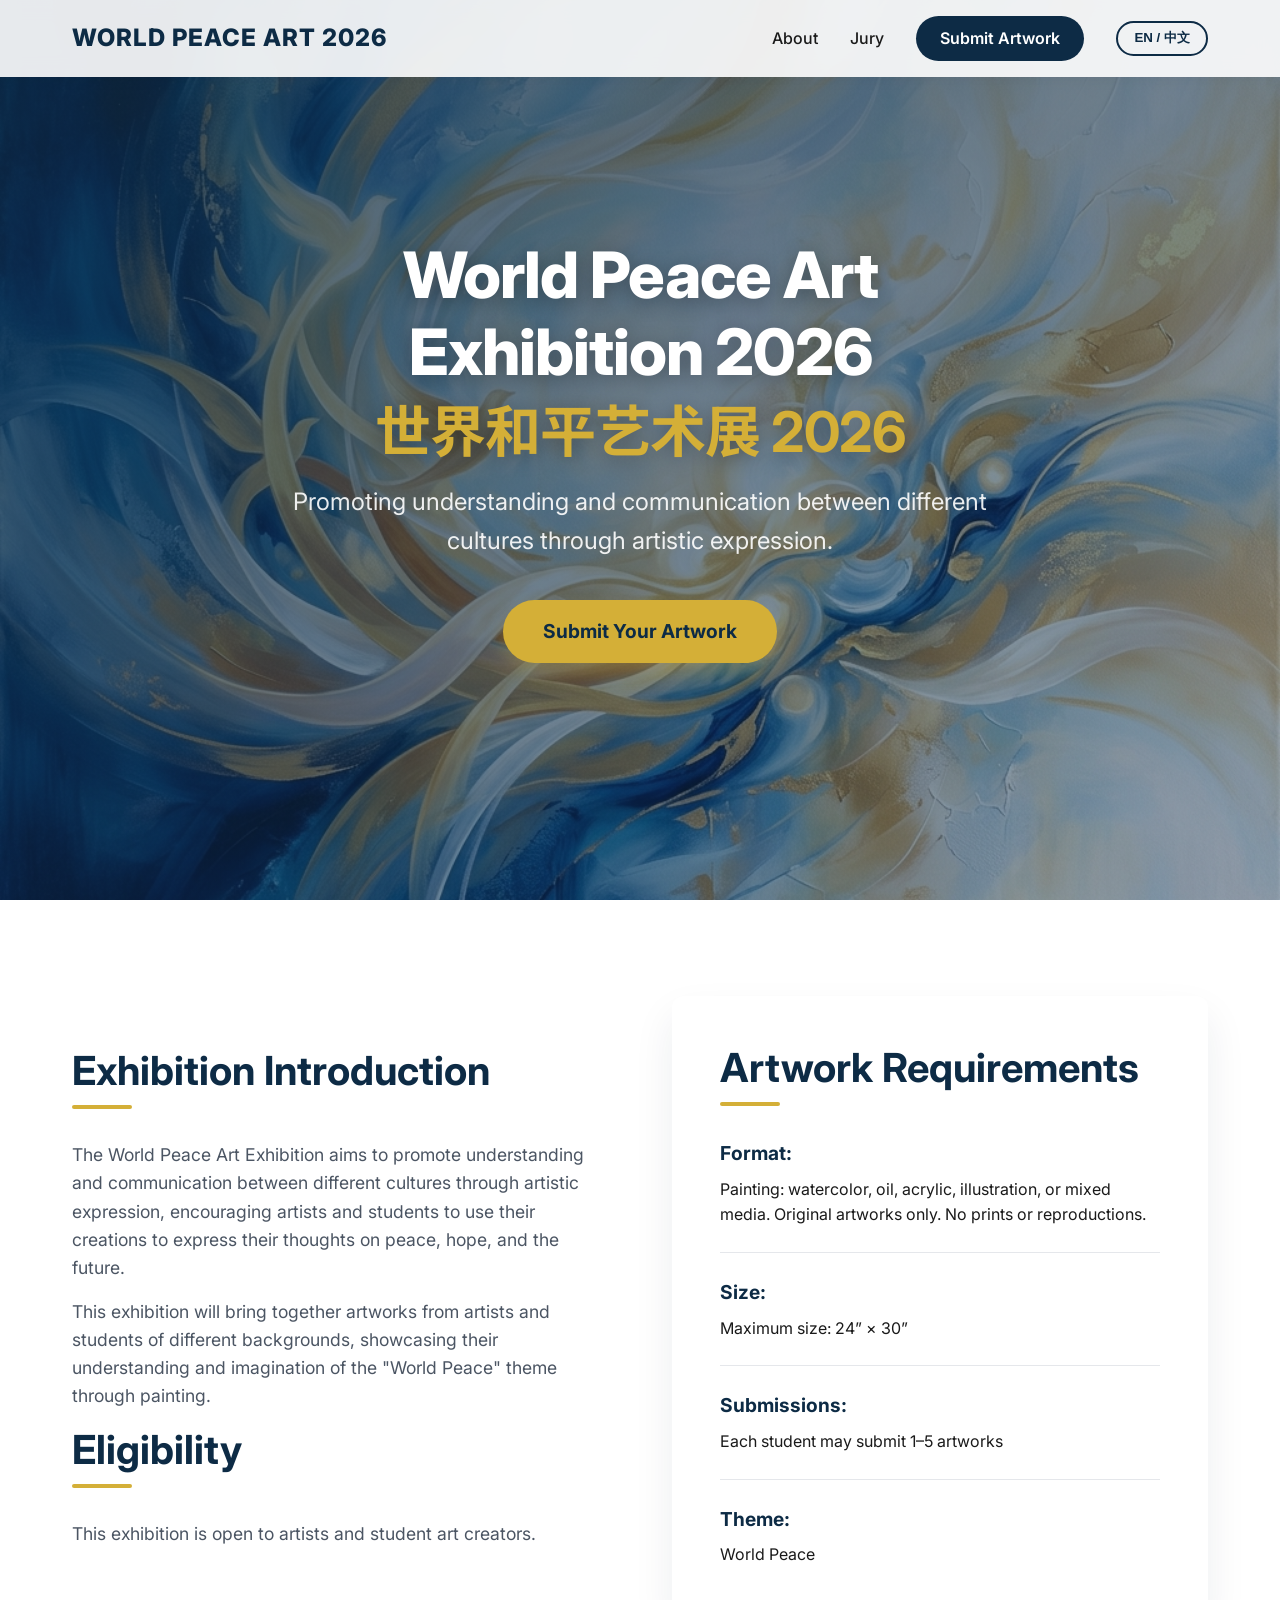
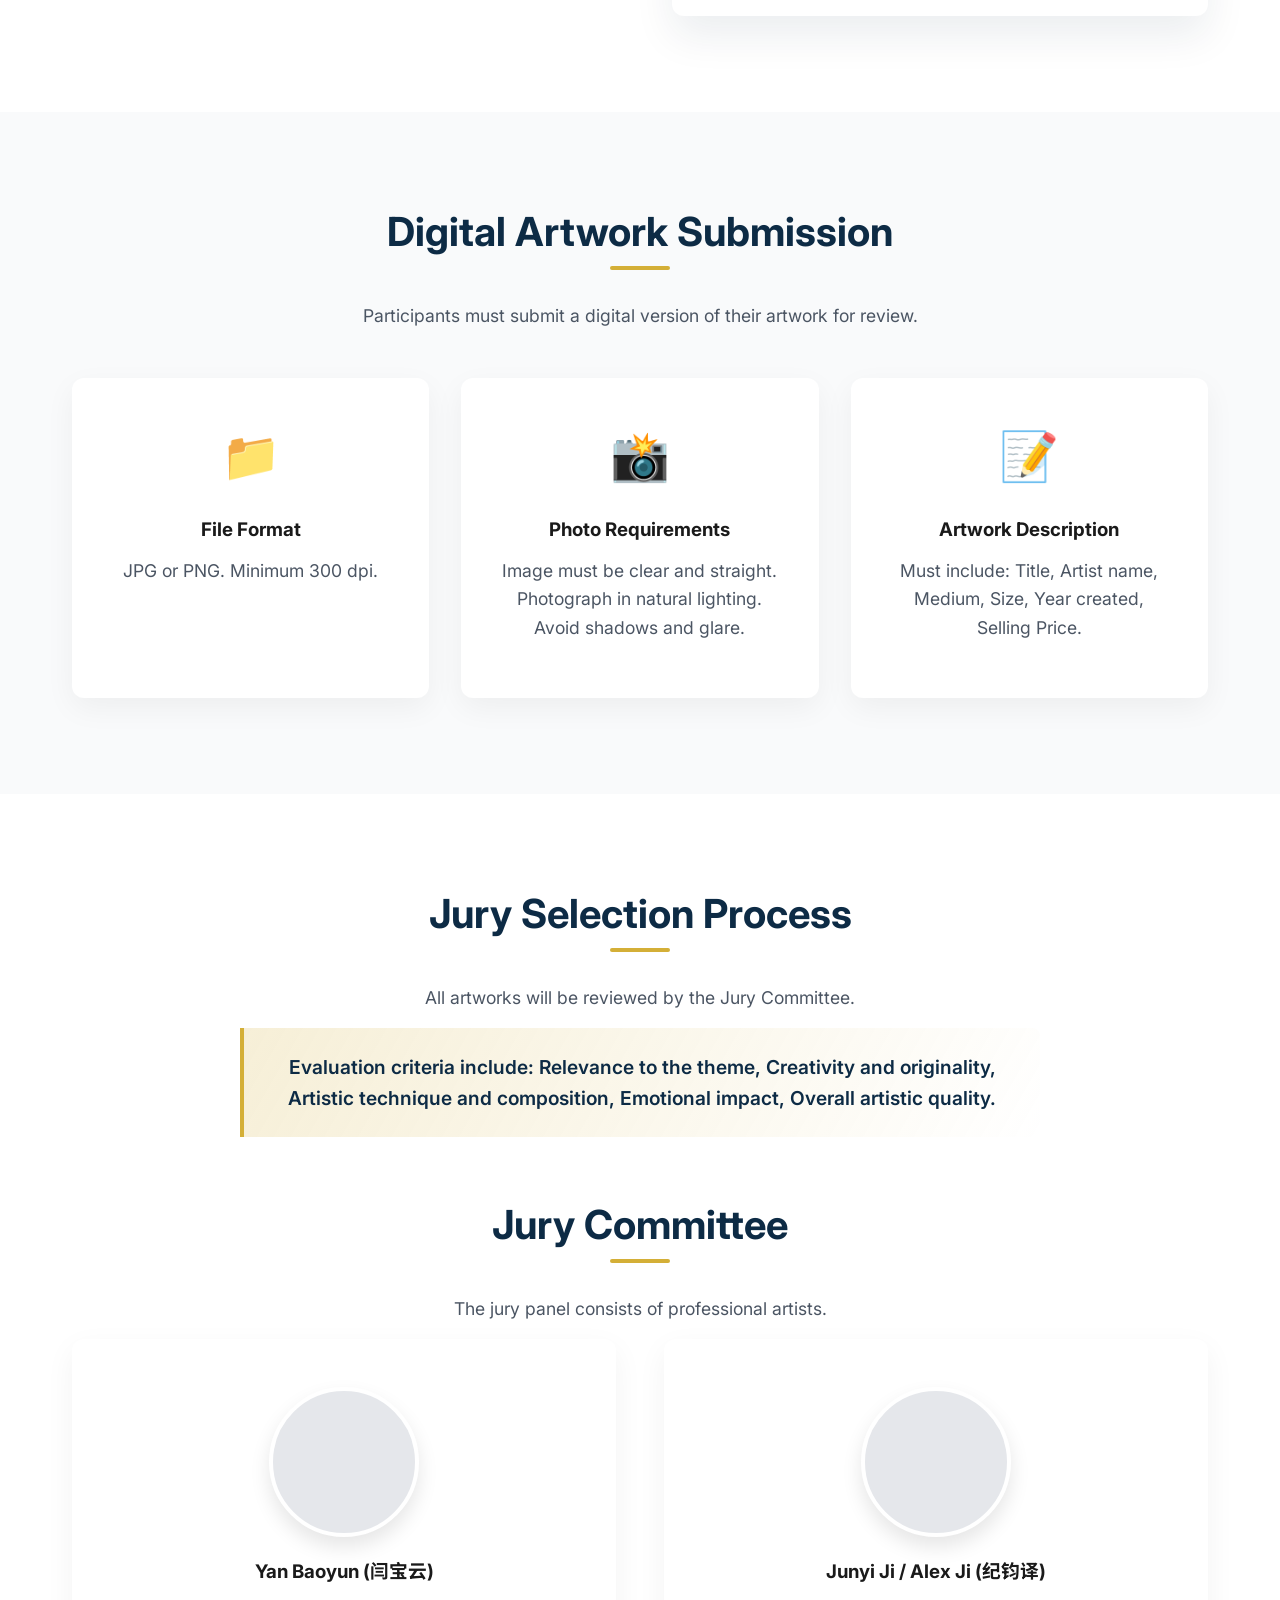
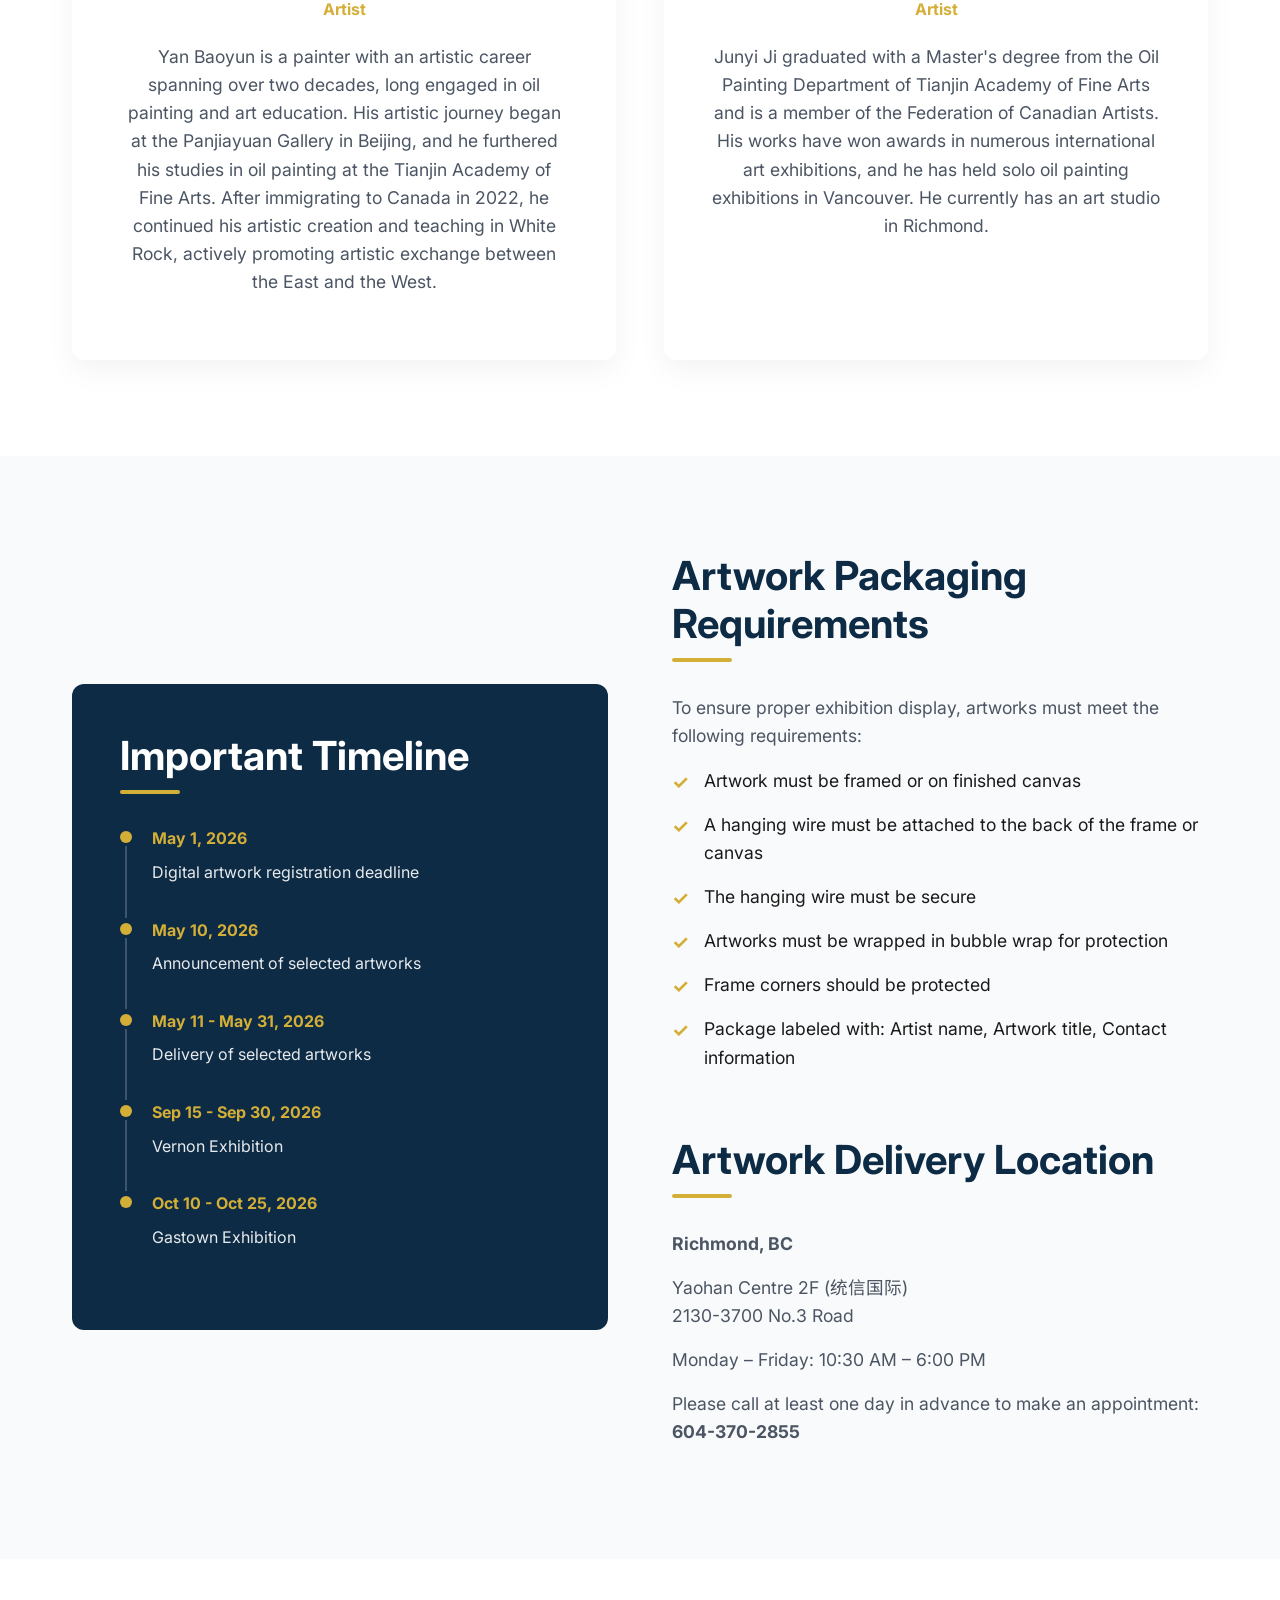
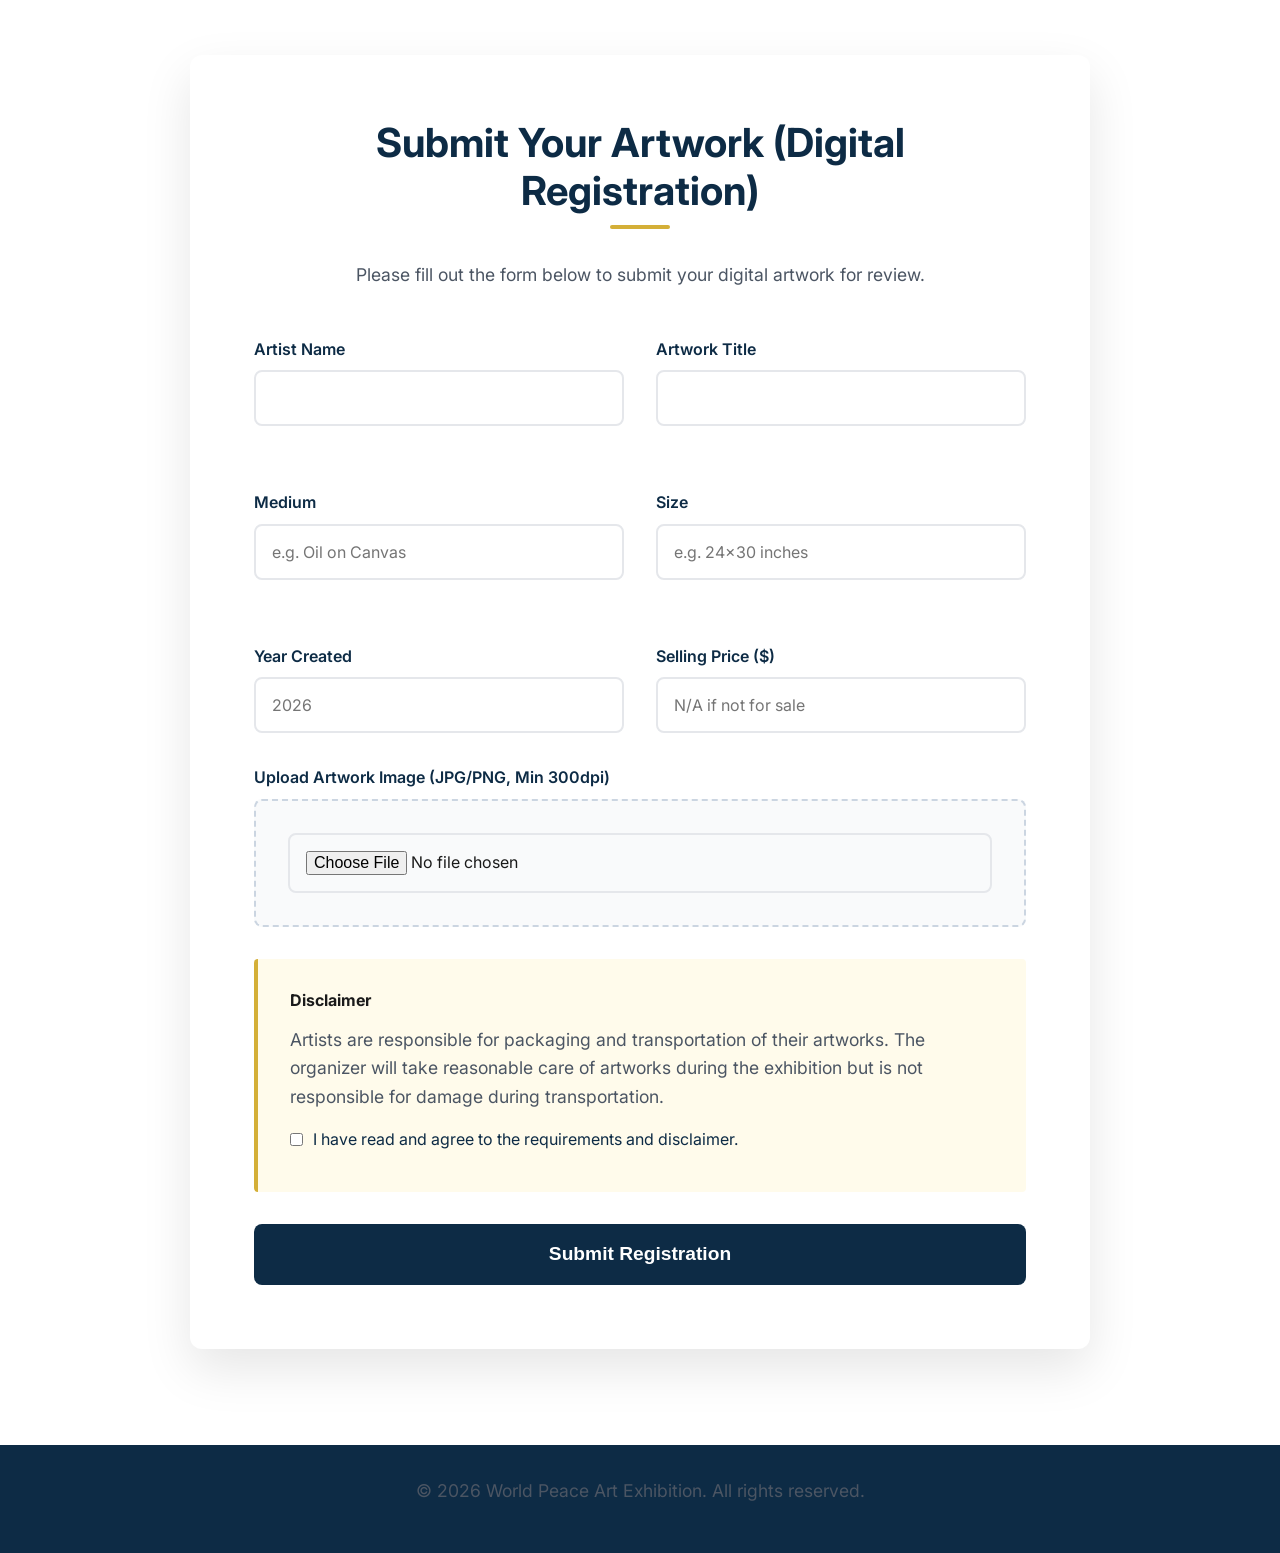
==== index.html @ 7d30b629 "first commit" ====
<!DOCTYPE html>
<html lang="en">
<head>
    <meta charset="UTF-8">
    <meta name="viewport" content="width=device-width, initial-scale=1.0">
    <title>World Peace Art Exhibition 2026 | 世界和平艺术展 2026</title>
    <meta name="description" content="Join the World Peace Art Exhibition 2026. Submit your artwork expressing peace, hope, and the future.">
    <link rel="preconnect" href="https://fonts.googleapis.com">
    <link rel="preconnect" href="https://fonts.gstatic.com" crossorigin>
    <link href="https://fonts.googleapis.com/css2?family=Inter:wght@300;400;600;800&family=Noto+Sans+SC:wght@300;400;500;700&display=swap" rel="stylesheet">
    <link rel="stylesheet" href="styles.css">
</head>
<body>
    <nav class="navbar" id="navbar">
        <div class="nav-content">
            <div class="logo" data-i18n="nav-logo">World Peace Art 2026</div>
            <div class="nav-controls">
                <a href="#about" class="nav-link" data-i18n="nav-about">About</a>
                <a href="#jury" class="nav-link" data-i18n="nav-jury">Jury</a>
                <a href="#upload" class="nav-btn" data-i18n="nav-upload">Submit Artwork</a>
                <button id="lang-toggle" class="lang-toggle">EN / 中文</button>
            </div>
        </div>
    </nav>

    <header class="hero" id="home">
        <div class="hero-overlay"></div>
        <div class="hero-content">
            <h1 class="hero-title">
                <span data-i18n="hero-title-en">World Peace Art Exhibition 2026</span><br>
                <span class="hero-title-cn" data-i18n="hero-title-cn">世界和平艺术展 2026</span>
            </h1>
            <p class="hero-subtitle" data-i18n="hero-subtitle">Promoting understanding and communication between different cultures through artistic expression.</p>
            <a href="#upload" class="cta-btn" data-i18n="hero-cta">Submit Your Artwork</a>
        </div>
    </header>

    <main>
        <section id="about" class="section glass-section fade-in">
            <div class="container two-col">
                <div class="col">
                    <h2 class="section-title" data-i18n="sec1-title">Exhibition Introduction</h2>
                    <p data-i18n="sec1-p1">The World Peace Art Exhibition aims to promote understanding and communication between different cultures through artistic expression, encouraging artists and students to use their creations to express their thoughts on peace, hope, and the future.</p>
                    <p data-i18n="sec1-p2">This exhibition will bring together artworks from artists and students of different backgrounds, showcasing their understanding and imagination of the "World Peace" theme through painting.</p>

                    <h2 class="section-title" data-i18n="sec2-title">Eligibility</h2>
                    <p data-i18n="sec2-p1">This exhibition is open to artists and student art creators.</p>
                </div>
                <div class="col requirement-box">
                    <h2 class="section-title" data-i18n="sec3-title">Artwork Requirements</h2>
                    <ul class="req-list">
                        <li>
                            <strong data-i18n="req-format-t">Format:</strong> 
                            <span data-i18n="req-format-d">Painting: watercolor, oil, acrylic, illustration, or mixed media. Original artworks only. No prints or reproductions.</span>
                        </li>
                        <li>
                            <strong data-i18n="req-size-t">Size:</strong> 
                            <span data-i18n="req-size-d">Maximum size: 24” × 30”</span>
                        </li>
                        <li>
                            <strong data-i18n="req-sub-t">Submissions:</strong> 
                            <span data-i18n="req-sub-d">Each student may submit 1–5 artworks</span>
                        </li>
                        <li>
                            <strong data-i18n="req-theme-t">Theme:</strong> 
                            <span data-i18n="req-theme-d">World Peace</span>
                        </li>
                    </ul>
                </div>
            </div>
        </section>

        <section id="digital" class="section fade-in bg-light">
            <div class="container">
                <h2 class="section-title center" data-i18n="sec4-title">Digital Artwork Submission</h2>
                <p class="center" data-i18n="sec4-p1">Participants must submit a digital version of their artwork for review.</p>
                
                <div class="grid-3">
                    <div class="card">
                        <div class="card-icon">📁</div>
                        <h3 data-i18n="digi-file-t">File Format</h3>
                        <p data-i18n="digi-file-d">JPG or PNG. Minimum 300 dpi.</p>
                    </div>
                    <div class="card">
                        <div class="card-icon">📸</div>
                        <h3 data-i18n="digi-photo-t">Photo Requirements</h3>
                        <p data-i18n="digi-photo-d">Image must be clear and straight. Photograph in natural lighting. Avoid shadows and glare.</p>
                    </div>
                    <div class="card">
                        <div class="card-icon">📝</div>
                        <h3 data-i18n="digi-desc-t">Artwork Description</h3>
                        <p data-i18n="digi-desc-d">Must include: Title, Artist name, Medium, Size, Year created, Selling Price.</p>
                    </div>
                </div>
            </div>
        </section>

        <section id="jury" class="section fade-in">
            <div class="container">
                <div class="center-header">
                    <h2 class="section-title" data-i18n="sec5-title">Jury Selection Process</h2>
                    <p data-i18n="sec5-p1">All artworks will be reviewed by the Jury Committee.</p>
                    <p class="highlight-text" data-i18n="sec5-criteria">Evaluation criteria include: Relevance to the theme, Creativity and originality, Artistic technique and composition, Emotional impact, Overall artistic quality.</p>
                </div>

                <h2 class="section-title center mt-large" data-i18n="sec6-title">Jury Committee</h2>
                <p class="center" data-i18n="sec6-p1">The jury panel consists of professional artists.</p>
                
                <div class="jury-grid">
                    <div class="jury-card">
                        <div class="jury-avatar placeholder-1"></div>
                        <h3 data-i18n="jury1-name">Yan Baoyun (闫宝云)</h3>
                        <h4 data-i18n="jury-title">Artist</h4>
                        <p data-i18n="jury1-desc">Yan Baoyun is a painter with an artistic career spanning over two decades, long engaged in oil painting and art education. His artistic journey began at the Panjiayuan Gallery in Beijing, and he furthered his studies in oil painting at the Tianjin Academy of Fine Arts. After immigrating to Canada in 2022, he continued his artistic creation and teaching in White Rock, actively promoting artistic exchange between the East and the West.</p>
                    </div>
                    <div class="jury-card">
                        <div class="jury-avatar placeholder-2"></div>
                        <h3 data-i18n="jury2-name">Junyi Ji / Alex Ji (纪钧译)</h3>
                        <h4 data-i18n="jury-title">Artist</h4>
                        <p data-i18n="jury2-desc">Junyi Ji graduated with a Master's degree from the Oil Painting Department of Tianjin Academy of Fine Arts and is a member of the Federation of Canadian Artists. His works have won awards in numerous international art exhibitions, and he has held solo oil painting exhibitions in Vancouver. He currently has an art studio in Richmond.</p>
                    </div>
                </div>
            </div>
        </section>

        <section id="delivery" class="section fade-in bg-light">
            <div class="container two-col reverse">
                <div class="col timeline-box">
                    <h2 class="section-title" data-i18n="sec10-title">Important Timeline</h2>
                    <div class="timeline">
                        <div class="timeline-item">
                            <div class="date">May 1, 2026</div>
                            <div class="event" data-i18n="time1">Digital artwork registration deadline</div>
                        </div>
                        <div class="timeline-item">
                            <div class="date">May 10, 2026</div>
                            <div class="event" data-i18n="time2">Announcement of selected artworks</div>
                        </div>
                        <div class="timeline-item">
                            <div class="date">May 11 - May 31, 2026</div>
                            <div class="event" data-i18n="time3">Delivery of selected artworks</div>
                        </div>
                        <div class="timeline-item">
                            <div class="date">Sep 15 - Sep 30, 2026</div>
                            <div class="event" data-i18n="time4">Vernon Exhibition</div>
                        </div>
                        <div class="timeline-item">
                            <div class="date">Oct 10 - Oct 25, 2026</div>
                            <div class="event" data-i18n="time5">Gastown Exhibition</div>
                        </div>
                    </div>
                </div>
                <div class="col">
                    <h2 class="section-title" data-i18n="sec7-title">Artwork Packaging Requirements</h2>
                    <p data-i18n="sec7-p1">To ensure proper exhibition display, artworks must meet the following requirements:</p>
                    <ul class="check-list">
                        <li data-i18n="req-pack-1">Artwork must be framed or on finished canvas</li>
                        <li data-i18n="req-pack-2">A hanging wire must be attached to the back of the frame or canvas</li>
                        <li data-i18n="req-pack-3">The hanging wire must be secure</li>
                        <li data-i18n="req-pack-4">Artworks must be wrapped in bubble wrap for protection</li>
                        <li data-i18n="req-pack-5">Frame corners should be protected</li>
                        <li data-i18n="req-pack-6">Package labeled with: Artist name, Artwork title, Contact information</li>
                    </ul>

                    <h2 class="section-title mt-large" data-i18n="sec8-title">Artwork Delivery Location</h2>
                    <div class="info-block">
                        <p><strong>Richmond, BC</strong></p>
                        <p data-i18n="loc-addr">Yaohan Centre 2F (统信国际)<br>2130-3700 No.3 Road</p>
                        <p data-i18n="loc-time">Monday – Friday: 10:30 AM – 6:00 PM</p>
                        <p class="highlight" data-i18n="loc-phone">Please call at least one day in advance to make an appointment: <strong>604-370-2855</strong></p>
                    </div>
                </div>
            </div>
        </section>

        <section id="upload" class="section glass-section fade-in">
            <div class="container">
                <div class="form-container">
                    <h2 class="section-title center" data-i18n="form-title">Submit Your Artwork (Digital Registration)</h2>
                    <p class="center mb-large" data-i18n="form-sub">Please fill out the form below to submit your digital artwork for review.</p>
                    
                    <form id="artwork-form">
                        <div class="form-grid">
                            <div class="form-group">
                                <label for="artistName" data-i18n="form-name">Artist Name</label>
                                <input type="text" id="artistName" required>
                            </div>
                            <div class="form-group">
                                <label for="artworkTitle" data-i18n="form-art-title">Artwork Title</label>
                                <input type="text" id="artworkTitle" required>
                            </div>
                            <div class="form-group">
                                <label for="medium" data-i18n="form-medium">Medium</label>
                                <input type="text" id="medium" placeholder="e.g. Oil on Canvas" required>
                            </div>
                            <div class="form-group">
                                <label for="size" data-i18n="form-size">Size</label>
                                <input type="text" id="size" placeholder="e.g. 24x30 inches" required>
                            </div>
                            <div class="form-group">
                                <label for="year" data-i18n="form-year">Year Created</label>
                                <input type="number" id="year" placeholder="2026" required>
                            </div>
                            <div class="form-group">
                                <label for="price" data-i18n="form-price">Selling Price ($)</label>
                                <input type="text" id="price" placeholder="N/A if not for sale" required>
                            </div>
                        </div>

                        <div class="form-group full-width">
                            <label for="artworkFile" data-i18n="form-file">Upload Artwork Image (JPG/PNG, Min 300dpi)</label>
                            <div class="file-upload-wrapper">
                                <input type="file" id="artworkFile" accept=".jpg,.jpeg,.png" required>
                            </div>
                        </div>

                        <div class="disclaimer-box">
                            <h4 data-i18n="sec9-title">Disclaimer</h4>
                            <p data-i18n="sec9-p1">Artists are responsible for packaging and transportation of their artworks. The organizer will take reasonable care of artworks during the exhibition but is not responsible for damage during transportation.</p>
                            <label class="checkbox-label">
                                <input type="checkbox" required>
                                <span data-i18n="form-agree">I have read and agree to the requirements and disclaimer.</span>
                            </label>
                        </div>

                        <button type="submit" class="submit-btn" data-i18n="form-submit">Submit Registration</button>
                        <div id="form-message" class="form-message hidden"></div>
                    </form>
                </div>
            </div>
        </section>
    </main>

    <footer>
        <div class="container center">
            <p>&copy; 2026 World Peace Art Exhibition. All rights reserved.</p>
        </div>
    </footer>

    <script src="script.js"></script>
</body>
</html>
---- styles.css ----
:root {
    --primary-color: #0d2b45;
    --secondary-color: #d4af37; /* Gold */
    --accent-color: #20a4f3;
    --text-dark: #1a1a1a;
    --text-light: #f5f5f5;
    --bg-light: #f9fafb;
    --bg-white: #ffffff;
    --font-sans: 'Inter', system-ui, -apple-system, sans-serif;
    --font-cjk: 'Noto Sans SC', sans-serif;
    --transition-speed: 0.3s;
    --border-radius: 12px;
}

* {
    margin: 0;
    padding: 0;
    box-sizing: border-box;
}

body {
    font-family: var(--font-sans), var(--font-cjk);
    color: var(--text-dark);
    background-color: var(--bg-white);
    line-height: 1.6;
    overflow-x: hidden;
    scroll-behavior: smooth;
}

/* Typography */
h1, h2, h3, h4 {
    line-height: 1.2;
    margin-bottom: 1rem;
    font-weight: 700;
}

.section-title {
    font-size: 2.5rem;
    color: var(--primary-color);
    margin-bottom: 2rem;
    position: relative;
}

.section-title::after {
    content: '';
    display: block;
    width: 60px;
    height: 4px;
    background-color: var(--secondary-color);
    margin-top: 10px;
    border-radius: 2px;
}

.section-title.center::after {
    margin: 10px auto 0;
}

.center {
    text-align: center;
}

.center-header {
    max-width: 800px;
    margin: 0 auto 3rem;
    text-align: center;
}

.center-header .section-title::after {
    margin: 10px auto 0;
}

p {
    margin-bottom: 1rem;
    font-size: 1.1rem;
    color: #4b5563;
}

.highlight-text {
    font-size: 1.2rem;
    font-weight: 600;
    color: var(--primary-color);
    background: linear-gradient(120deg, rgba(212, 175, 55, 0.2) 0%, rgba(212, 175, 55, 0) 100%);
    padding: 1.5rem;
    border-left: 4px solid var(--secondary-color);
    border-radius: 0 8px 8px 0;
}

/* Layout Utilities */
.container {
    max-width: 1200px;
    margin: 0 auto;
    padding: 0 2rem;
}

.section {
    padding: 6rem 0;
}

.bg-light {
    background-color: var(--bg-light);
}

.two-col {
    display: grid;
    grid-template-columns: 1fr 1fr;
    gap: 4rem;
    align-items: center;
}

.mt-large {
    margin-top: 4rem;
}

.mb-large {
    margin-bottom: 3rem;
}

/* Navbar */
.navbar {
    position: fixed;
    top: 0;
    width: 100%;
    background: rgba(255, 255, 255, 0.9);
    backdrop-filter: blur(10px);
    z-index: 1000;
    box-shadow: 0 2px 15px rgba(0,0,0,0.05);
    transition: all var(--transition-speed) ease;
}

.nav-content {
    max-width: 1200px;
    margin: 0 auto;
    padding: 1rem 2rem;
    display: flex;
    justify-content: space-between;
    align-items: center;
}

.logo {
    font-size: 1.5rem;
    font-weight: 800;
    color: var(--primary-color);
    text-transform: uppercase;
    letter-spacing: 1px;
}

.nav-controls {
    display: flex;
    align-items: center;
    gap: 2rem;
}

.nav-link {
    text-decoration: none;
    color: var(--text-dark);
    font-weight: 500;
    transition: color var(--transition-speed);
}

.nav-link:hover {
    color: var(--secondary-color);
}

.nav-btn {
    text-decoration: none;
    background-color: var(--primary-color);
    color: white;
    padding: 0.6rem 1.5rem;
    border-radius: 30px;
    font-weight: 600;
    transition: background-color var(--transition-speed), transform 0.2s;
}

.nav-btn:hover {
    background-color: #081d2f;
    transform: translateY(-2px);
}

.lang-toggle {
    background: none;
    border: 2px solid var(--primary-color);
    color: var(--primary-color);
    padding: 0.4rem 1rem;
    border-radius: 20px;
    cursor: pointer;
    font-weight: 600;
    transition: all var(--transition-speed);
}

.lang-toggle:hover {
    background: var(--primary-color);
    color: white;
}

/* Hero Section */
.hero {
    height: 100vh;
    min-height: 600px;
    position: relative;
    display: flex;
    align-items: center;
    justify-content: center;
    text-align: center;
    color: white;
    background-color: var(--primary-color);
    background-image: url('assets/hero.png');
    background-size: cover;
    background-position: center;
    background-attachment: fixed;
}

.hero-overlay {
    position: absolute;
    top: 0;
    left: 0;
    width: 100%;
    height: 100%;
    background: linear-gradient(135deg, rgba(13, 43, 69, 0.8) 0%, rgba(13, 43, 69, 0.4) 100%);
}

.hero-content {
    position: relative;
    z-index: 1;
    max-width: 800px;
    padding: 0 2rem;
    animation: slideUp 1s ease-out forwards;
}

.hero-title {
    font-size: 4rem;
    font-weight: 800;
    margin-bottom: 1rem;
    letter-spacing: -1px;
    text-shadow: 0 4px 20px rgba(0,0,0,0.3);
}

.hero-title-cn {
    font-size: 3.5rem;
    color: var(--secondary-color);
    font-weight: 700;
}

.hero-subtitle {
    font-size: 1.5rem;
    color: rgba(255, 255, 255, 0.9);
    margin-bottom: 2.5rem;
}

.cta-btn {
    display: inline-block;
    background-color: var(--secondary-color);
    color: var(--primary-color);
    padding: 1rem 2.5rem;
    font-size: 1.2rem;
    font-weight: 700;
    text-decoration: none;
    border-radius: 50px;
    transition: all 0.3s ease;
    box-shadow: 0 10px 20px rgba(212, 175, 55, 0.3);
}

.cta-btn:hover {
    transform: translateY(-3px);
    box-shadow: 0 15px 25px rgba(212, 175, 55, 0.4);
    background-color: #efc74b;
}

/* Cards & Grids */
.grid-3 {
    display: grid;
    grid-template-columns: repeat(3, 1fr);
    gap: 2rem;
    margin-top: 3rem;
}

.card {
    background: white;
    padding: 2.5rem;
    border-radius: var(--border-radius);
    box-shadow: 0 10px 30px rgba(0,0,0,0.05);
    transition: transform 0.3s, box-shadow 0.3s;
    text-align: center;
}

.card:hover {
    transform: translateY(-10px);
    box-shadow: 0 20px 40px rgba(0,0,0,0.1);
}

.card-icon {
    font-size: 3rem;
    margin-bottom: 1.5rem;
}

.requirement-box {
    background: white;
    padding: 3rem;
    border-radius: var(--border-radius);
    box-shadow: 0 20px 40px rgba(13, 43, 69, 0.08);
    position: relative;
}

.req-list {
    list-style: none;
}

.req-list li {
    margin-bottom: 1.5rem;
    padding-bottom: 1.5rem;
    border-bottom: 1px solid #e5e7eb;
}

.req-list li:last-child {
    border-bottom: none;
    margin-bottom: 0;
    padding-bottom: 0;
}

.req-list strong {
    display: block;
    color: var(--primary-color);
    font-size: 1.2rem;
    margin-bottom: 0.5rem;
}

/* Jury Section */
.jury-grid {
    display: grid;
    grid-template-columns: repeat(2, 1fr);
    gap: 3rem;
}

.jury-card {
    background: white;
    padding: 3rem;
    border-radius: var(--border-radius);
    text-align: center;
    box-shadow: 0 10px 30px rgba(0,0,0,0.05);
}

.jury-avatar {
    width: 150px;
    height: 150px;
    border-radius: 50%;
    margin: 0 auto 1.5rem;
    background-color: #e5e7eb;
    background-size: cover;
    background-position: center;
    border: 4px solid white;
    box-shadow: 0 10px 20px rgba(0,0,0,0.1);
}

.jury-card h4 {
    color: var(--secondary-color);
    margin-bottom: 1.5rem;
}

/* Timeline */
.timeline-box {
    background: var(--primary-color);
    padding: 3rem;
    border-radius: var(--border-radius);
    color: white;
}

.timeline-box .section-title {
    color: white;
}

.timeline-item {
    padding-left: 2rem;
    position: relative;
    margin-bottom: 2rem;
}

.timeline-item::before {
    content: '';
    position: absolute;
    left: 0;
    top: 5px;
    width: 12px;
    height: 12px;
    background: var(--secondary-color);
    border-radius: 50%;
}

.timeline-item::after {
    content: '';
    position: absolute;
    left: 5px;
    top: 20px;
    bottom: -2rem;
    width: 2px;
    background: rgba(255, 255, 255, 0.2);
}

.timeline-item:last-child::after {
    display: none;
}

.timeline .date {
    font-weight: 700;
    color: var(--secondary-color);
    margin-bottom: 0.5rem;
}

.timeline .event {
    color: rgba(255, 255, 255, 0.9);
}

/* Check List */
.check-list {
    list-style: none;
}

.check-list li {
    position: relative;
    padding-left: 2rem;
    margin-bottom: 1rem;
    font-size: 1.1rem;
}

.check-list li::before {
    content: '✓';
    position: absolute;
    left: 0;
    top: 0;
    color: var(--secondary-color);
    font-weight: bold;
    font-size: 1.2rem;
}

/* Form */
.form-container {
    background: white;
    padding: 4rem;
    border-radius: var(--border-radius);
    box-shadow: 0 20px 50px rgba(0,0,0,0.1);
    max-width: 900px;
    margin: 0 auto;
}

.form-grid {
    display: grid;
    grid-template-columns: 1fr 1fr;
    gap: 2rem;
}

.form-group {
    margin-bottom: 2rem;
}

.form-group.full-width {
    grid-column: 1 / -1;
}

label {
    display: block;
    font-weight: 600;
    margin-bottom: 0.5rem;
    color: var(--primary-color);
}

input[type="text"],
input[type="number"],
input[type="file"] {
    width: 100%;
    padding: 1rem;
    border: 2px solid #e5e7eb;
    border-radius: 8px;
    font-family: inherit;
    font-size: 1rem;
    transition: border-color 0.3s;
}

input:focus {
    outline: none;
    border-color: var(--primary-color);
}

.file-upload-wrapper {
    position: relative;
    padding: 2rem;
    border: 2px dashed #cbd5e1;
    border-radius: 8px;
    text-align: center;
    background: var(--bg-light);
    transition: border-color 0.3s;
}

.file-upload-wrapper:hover {
    border-color: var(--primary-color);
}

.disclaimer-box {
    background: #fffbeb;
    padding: 2rem;
    border-left: 4px solid var(--secondary-color);
    border-radius: 4px;
    margin-bottom: 2rem;
    grid-column: 1 / -1;
}

.checkbox-label {
    display: flex;
    align-items: center;
    gap: 10px;
    cursor: pointer;
    font-weight: normal;
}

.submit-btn {
    width: 100%;
    background: var(--primary-color);
    color: white;
    padding: 1.2rem;
    border: none;
    border-radius: 8px;
    font-size: 1.2rem;
    font-weight: 700;
    cursor: pointer;
    transition: all 0.3s;
    grid-column: 1 / -1;
}

.submit-btn:hover {
    background: #081d2f;
    transform: translateY(-2px);
    box-shadow: 0 10px 20px rgba(13, 43, 69, 0.2);
}

.form-message {
    grid-column: 1 / -1;
    padding: 1rem;
    border-radius: 8px;
    text-align: center;
    font-weight: 600;
    margin-top: 1rem;
}

.form-message.success {
    background: #dcfce7;
    color: #166534;
}

.hidden {
    display: none;
}

/* Animations */
@keyframes slideUp {
    from {
        opacity: 0;
        transform: translateY(30px);
    }
    to {
        opacity: 1;
        transform: translateY(0);
    }
}

.fade-in {
    opacity: 0;
    transform: translateY(20px);
    transition: opacity 0.8s ease-out, transform 0.8s ease-out;
}

.fade-in.visible {
    opacity: 1;
    transform: translateY(0);
}

/* Footer */
footer {
    background: var(--primary-color);
    color: white;
    padding: 2rem 0;
}

/* Responsive */
@media (max-width: 900px) {
    .two-col, .grid-3, .jury-grid, .form-grid {
        grid-template-columns: 1fr;
    }
    
    .hero-title {
        font-size: 3rem;
    }
    
    .hero-title-cn {
        font-size: 2.5rem;
    }
    
    .reverse {
        flex-direction: column-reverse;
        display: flex;
    }
    
    .form-container {
        padding: 2rem;
    }
}

@media (max-width: 600px) {
    .nav-controls {
        gap: 1rem;
    }
    
    .nav-link {
        display: none;
    }
    
    .hero-title {
        font-size: 2.5rem;
    }
}
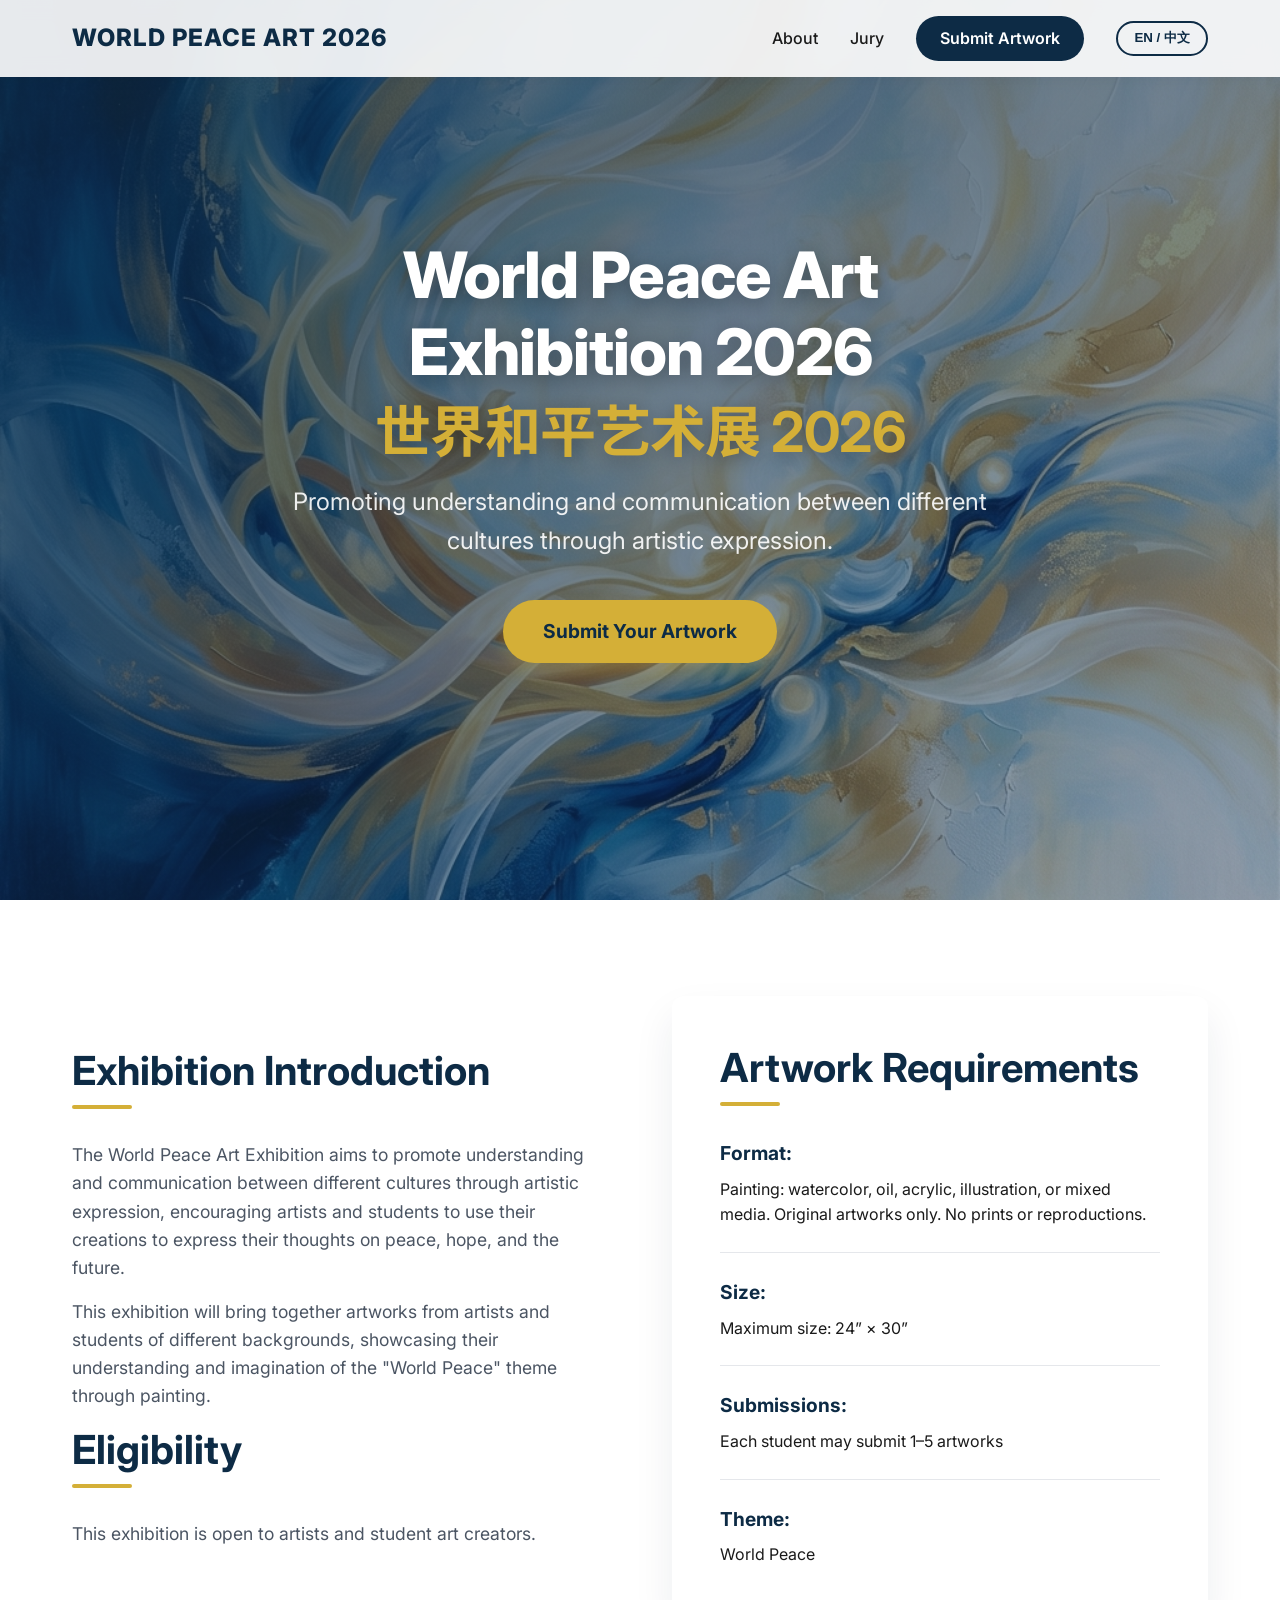
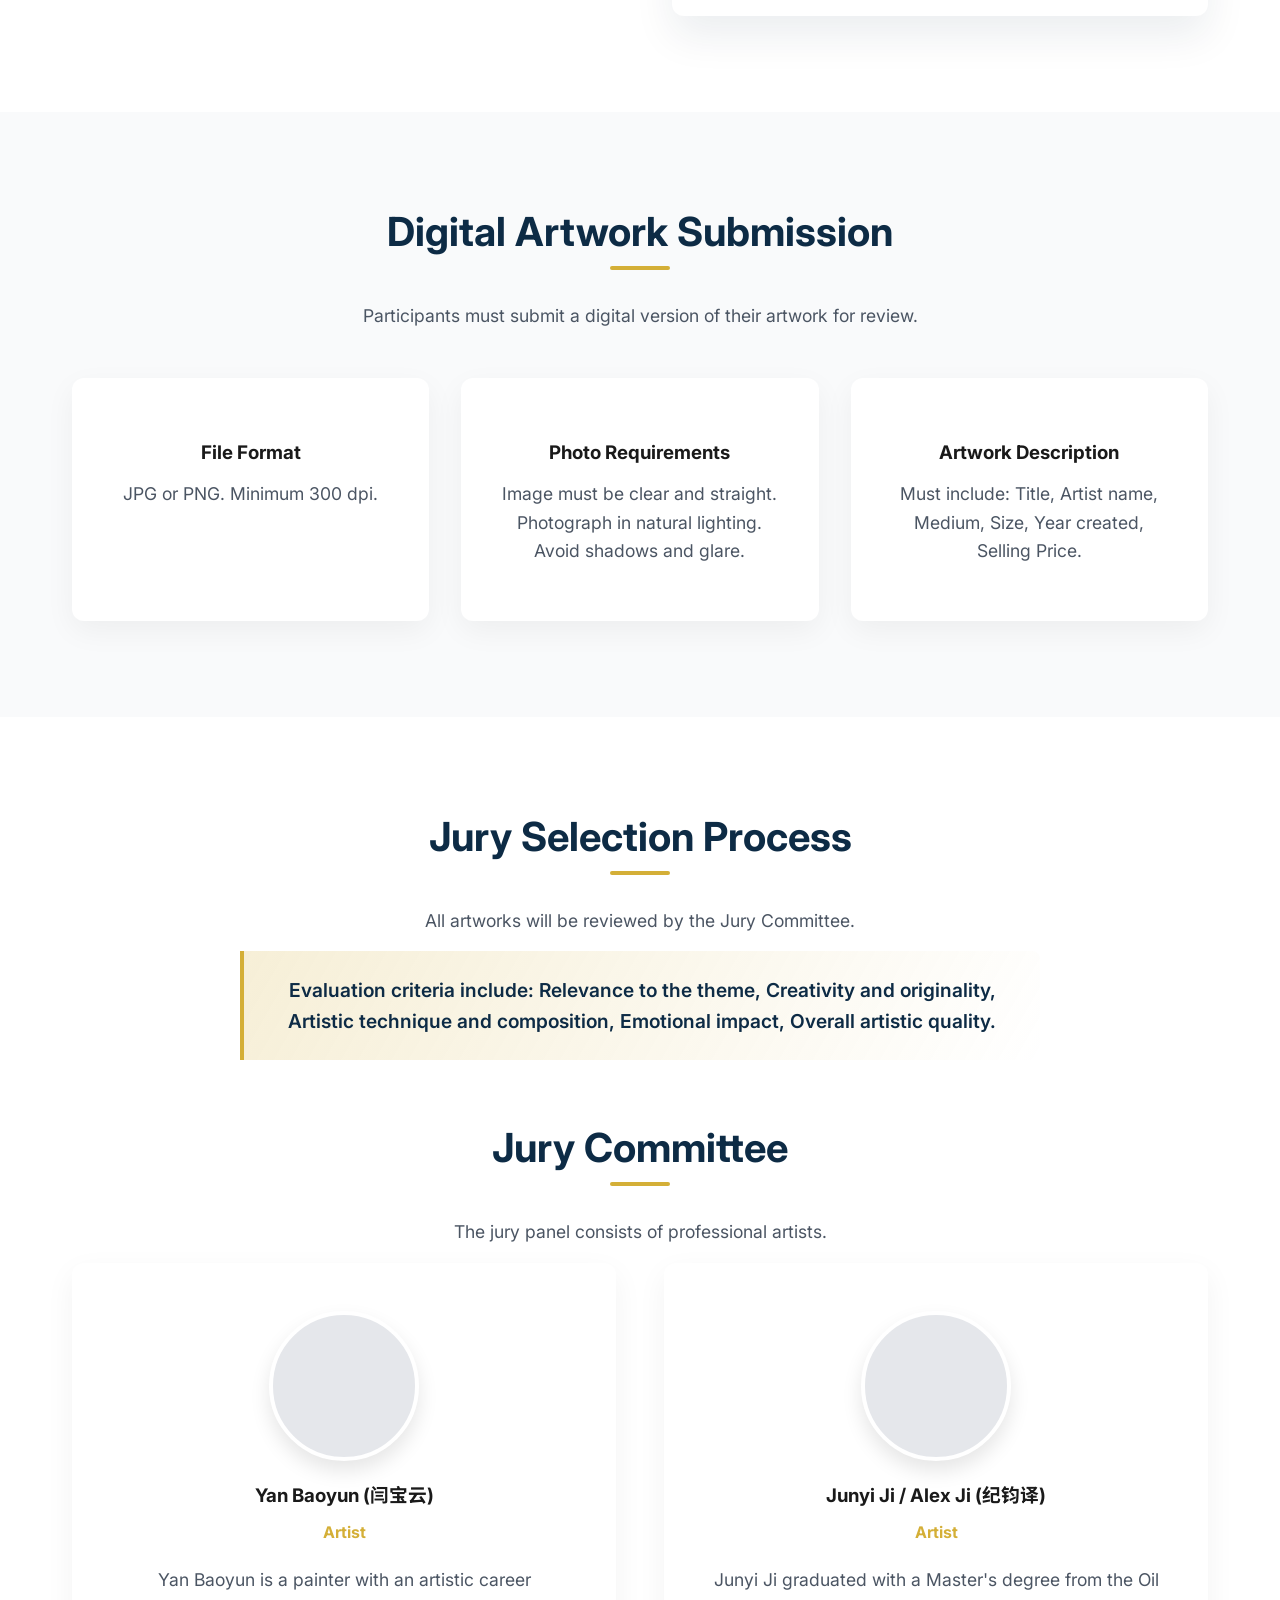
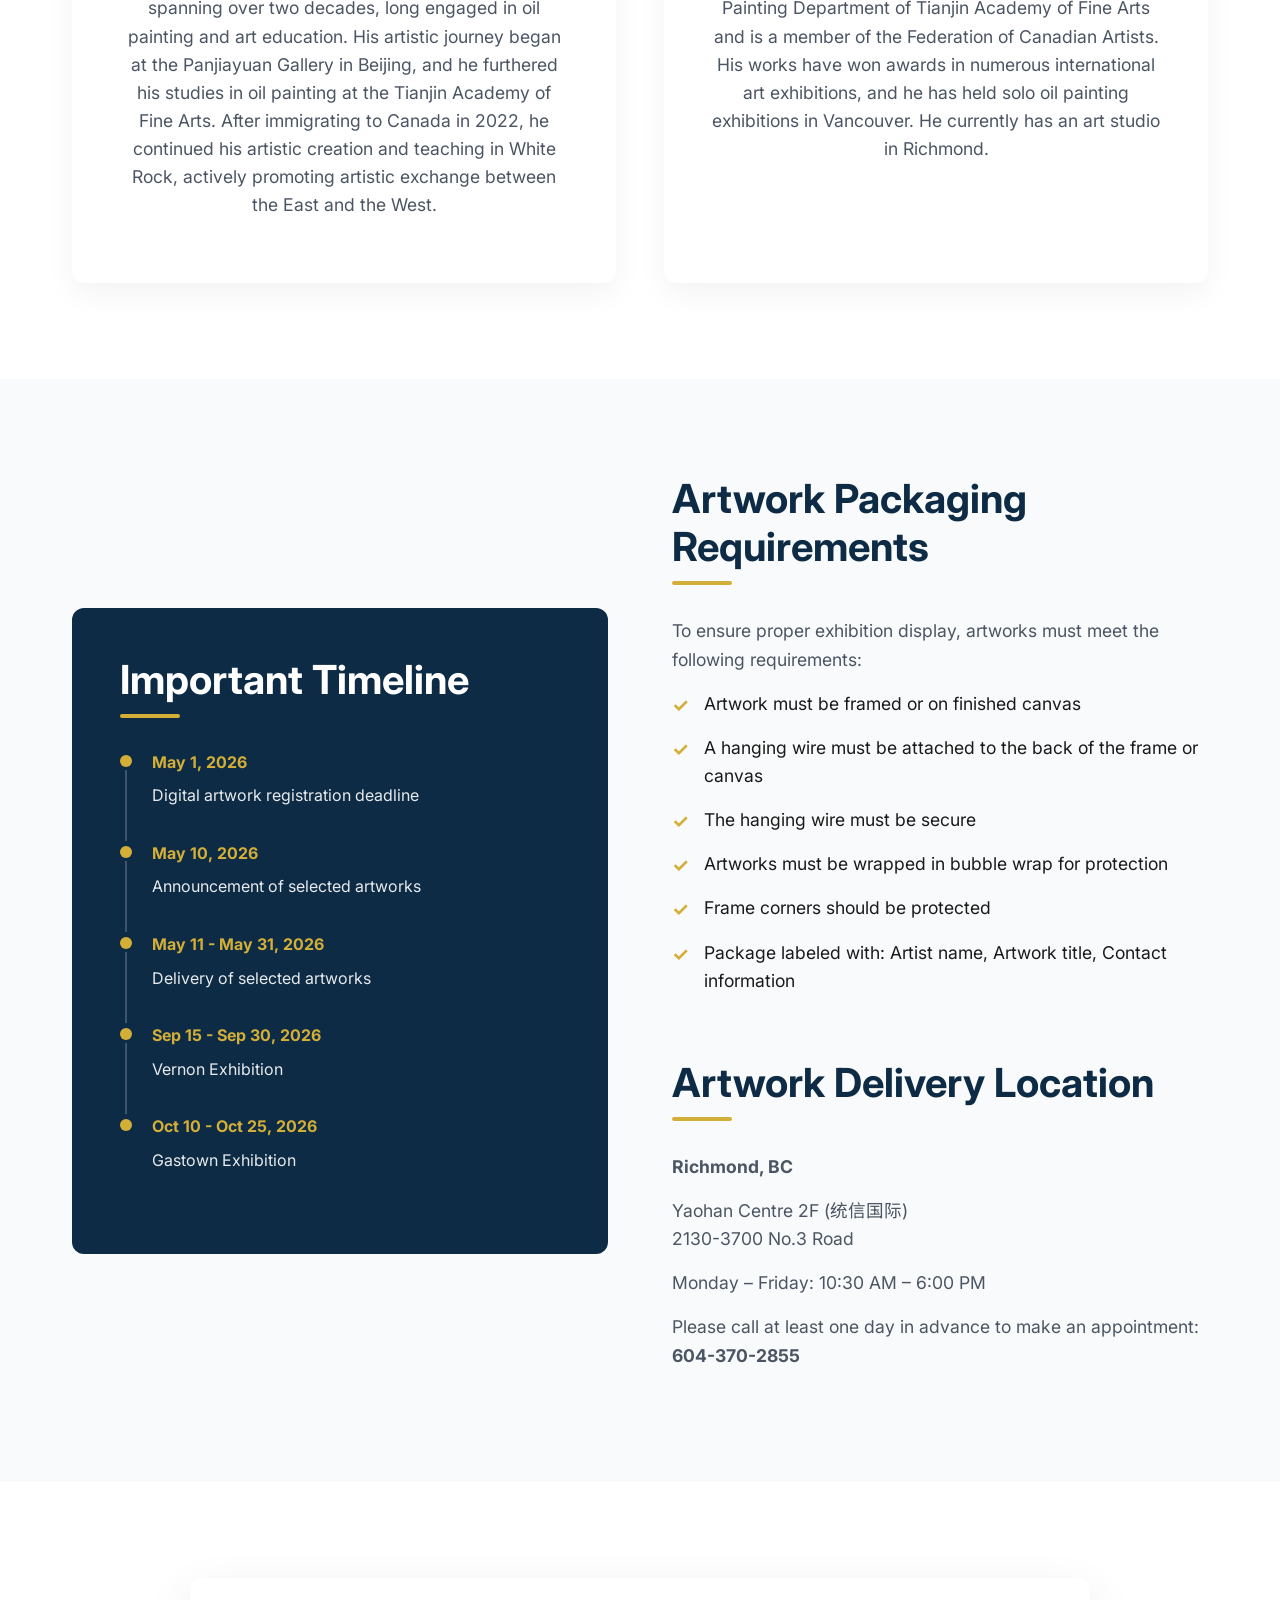
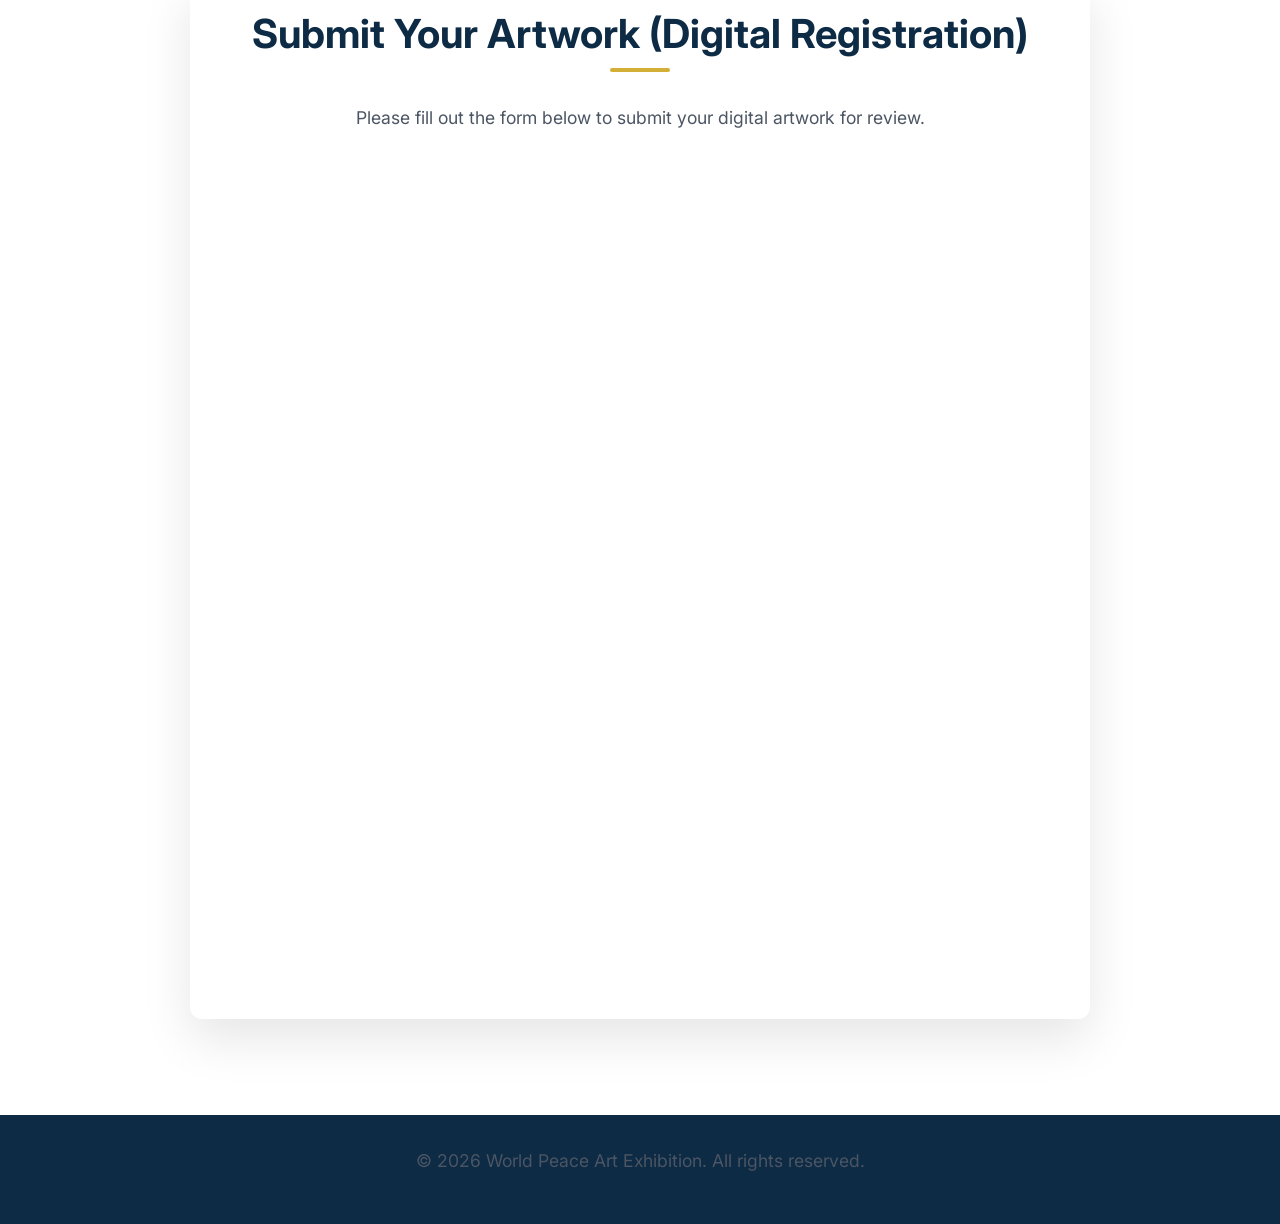
==== commit 9c49734f: "replace registration form with jotform iframe" ====
--- a/index.html
+++ b/index.html
@@ -77,17 +77,17 @@
                 
                 <div class="grid-3">
                     <div class="card">
-                        <div class="card-icon">📁</div>
+                        <div class="card-icon"></div>
                         <h3 data-i18n="digi-file-t">File Format</h3>
                         <p data-i18n="digi-file-d">JPG or PNG. Minimum 300 dpi.</p>
                     </div>
                     <div class="card">
-                        <div class="card-icon">📸</div>
+                        <div class="card-icon"></div>
                         <h3 data-i18n="digi-photo-t">Photo Requirements</h3>
                         <p data-i18n="digi-photo-d">Image must be clear and straight. Photograph in natural lighting. Avoid shadows and glare.</p>
                     </div>
                     <div class="card">
-                        <div class="card-icon">📝</div>
+                        <div class="card-icon"></div>
                         <h3 data-i18n="digi-desc-t">Artwork Description</h3>
                         <p data-i18n="digi-desc-d">Must include: Title, Artist name, Medium, Size, Year created, Selling Price.</p>
                     </div>
@@ -179,53 +179,37 @@
                     <h2 class="section-title center" data-i18n="form-title">Submit Your Artwork (Digital Registration)</h2>
                     <p class="center mb-large" data-i18n="form-sub">Please fill out the form below to submit your digital artwork for review.</p>
                     
-                    <form id="artwork-form">
-                        <div class="form-grid">
-                            <div class="form-group">
-                                <label for="artistName" data-i18n="form-name">Artist Name</label>
-                                <input type="text" id="artistName" required>
-                            </div>
-                            <div class="form-group">
-                                <label for="artworkTitle" data-i18n="form-art-title">Artwork Title</label>
-                                <input type="text" id="artworkTitle" required>
-                            </div>
-                            <div class="form-group">
-                                <label for="medium" data-i18n="form-medium">Medium</label>
-                                <input type="text" id="medium" placeholder="e.g. Oil on Canvas" required>
-                            </div>
-                            <div class="form-group">
-                                <label for="size" data-i18n="form-size">Size</label>
-                                <input type="text" id="size" placeholder="e.g. 24x30 inches" required>
-                            </div>
-                            <div class="form-group">
-                                <label for="year" data-i18n="form-year">Year Created</label>
-                                <input type="number" id="year" placeholder="2026" required>
-                            </div>
-                            <div class="form-group">
-                                <label for="price" data-i18n="form-price">Selling Price ($)</label>
-                                <input type="text" id="price" placeholder="N/A if not for sale" required>
-                            </div>
-                        </div>
-
-                        <div class="form-group full-width">
-                            <label for="artworkFile" data-i18n="form-file">Upload Artwork Image (JPG/PNG, Min 300dpi)</label>
-                            <div class="file-upload-wrapper">
-                                <input type="file" id="artworkFile" accept=".jpg,.jpeg,.png" required>
-                            </div>
-                        </div>
-
-                        <div class="disclaimer-box">
-                            <h4 data-i18n="sec9-title">Disclaimer</h4>
-                            <p data-i18n="sec9-p1">Artists are responsible for packaging and transportation of their artworks. The organizer will take reasonable care of artworks during the exhibition but is not responsible for damage during transportation.</p>
-                            <label class="checkbox-label">
-                                <input type="checkbox" required>
-                                <span data-i18n="form-agree">I have read and agree to the requirements and disclaimer.</span>
-                            </label>
-                        </div>
-
-                        <button type="submit" class="submit-btn" data-i18n="form-submit">Submit Registration</button>
-                        <div id="form-message" class="form-message hidden"></div>
-                    </form>
+                    <div class="jotform-wrapper">
+                        <iframe
+                            id="JotFormIFrame-261136974156058"
+                            title="World Peace Art Exhibition Registration"
+                            onload="window.parent.scrollTo(0,0)"
+                            allowtransparency="true"
+                            allowfullscreen="true"
+                            allow="geolocation; microphone; camera"
+                            src="https://form.jotform.com/261136974156058"
+                            frameborder="0"
+                            style="min-width:100%; max-width:100%; height:800px; border:none;"
+                            scrolling="no"
+                        >
+                        </iframe>
+                        <script type="text/javascript">
+                            var ifr = document.getElementById("JotFormIFrame-261136974156058");
+                            if (ifr) {
+                                var src = ifr.src;
+                                var iframeParams = [];
+                                if (window.location.href && window.location.href.indexOf("?") > -1) {
+                                    iframeParams = window.location.href.split("?")[1].split("&");
+                                }
+                                if (src && src.indexOf("?") > -1) {
+                                    src += "&" + iframeParams.join('&');
+                                } else {
+                                    src += "?" + iframeParams.join('&');
+                                }
+                                ifr.src = src;
+                            }
+                        </script>
+                    </div>
                 </div>
             </div>
         </section>
--- a/styles.css
+++ b/styles.css
@@ -433,11 +433,17 @@
 /* Form */
 .form-container {
     background: white;
-    padding: 4rem;
+    padding: 2rem;
     border-radius: var(--border-radius);
     box-shadow: 0 20px 50px rgba(0,0,0,0.1);
     max-width: 900px;
     margin: 0 auto;
+    overflow: hidden;
+}
+
+.jotform-wrapper {
+    width: 100%;
+    min-height: 800px;
 }
 
 .form-grid {
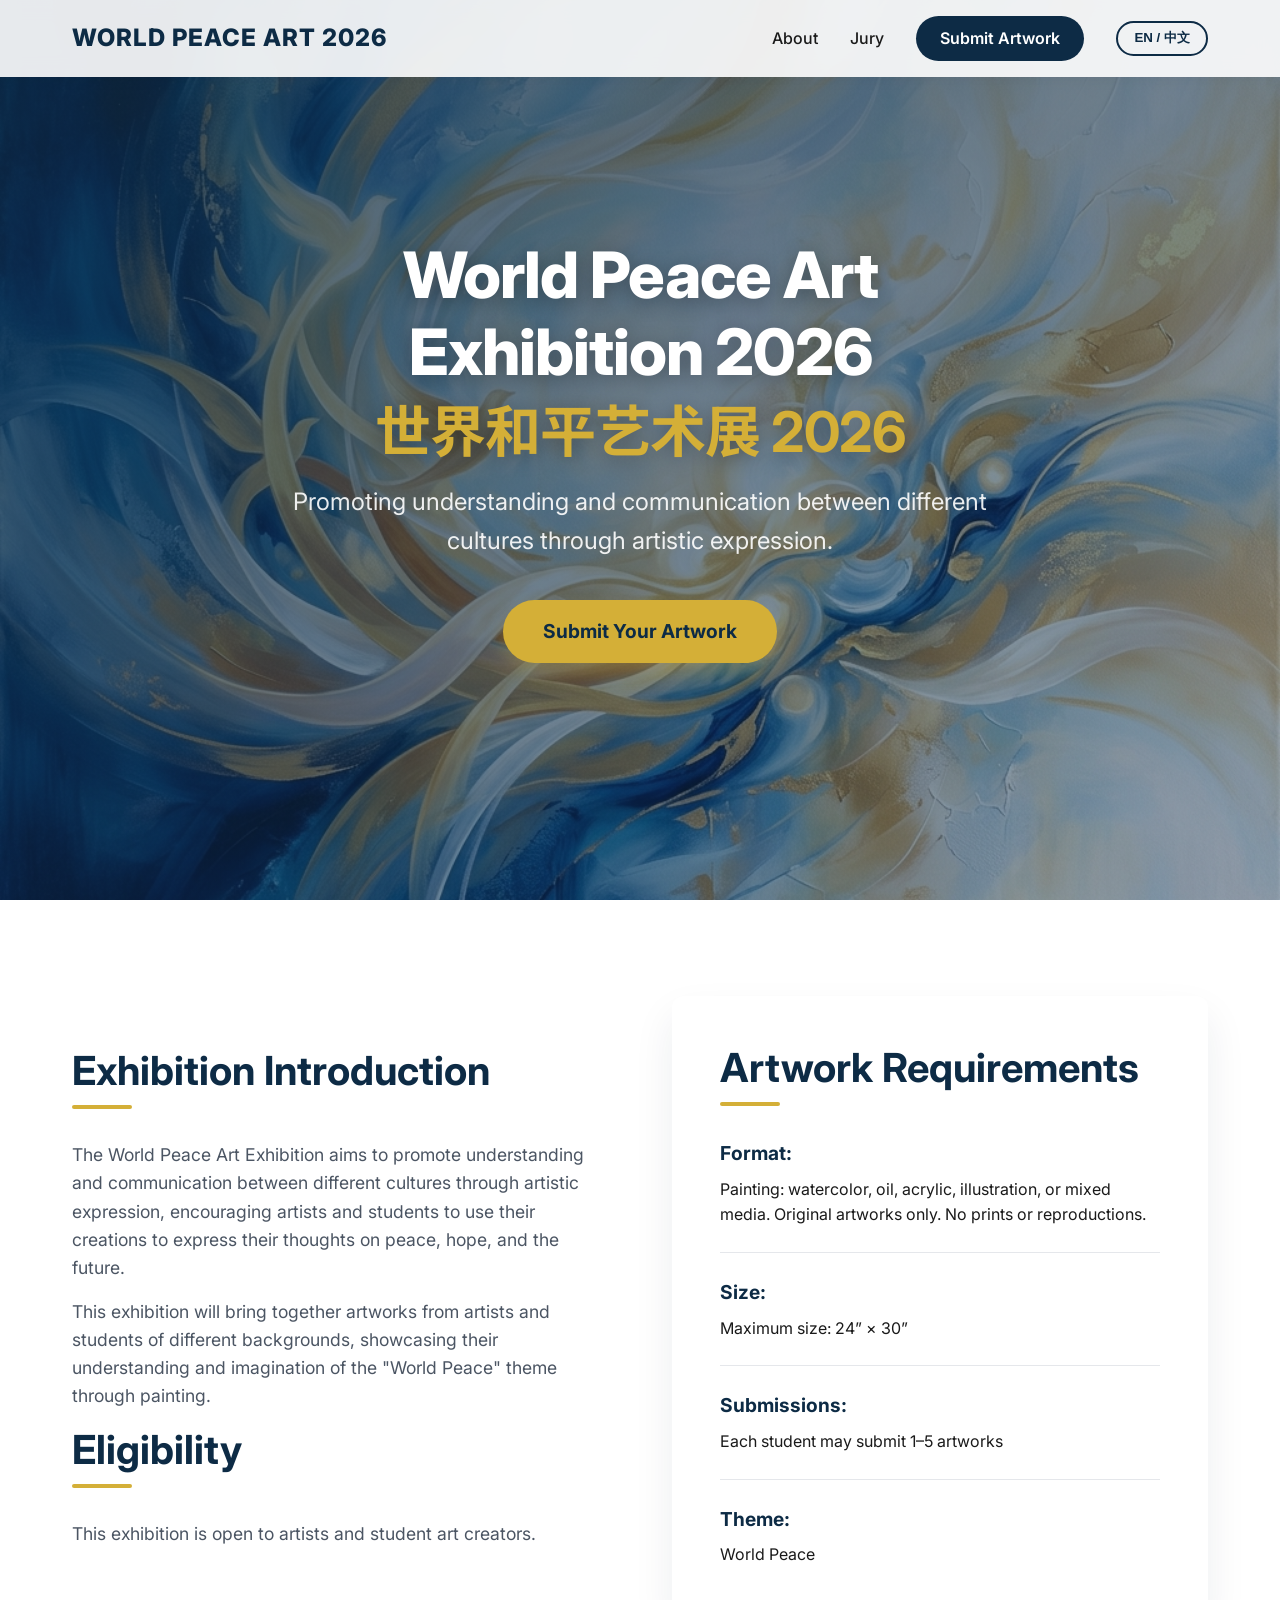
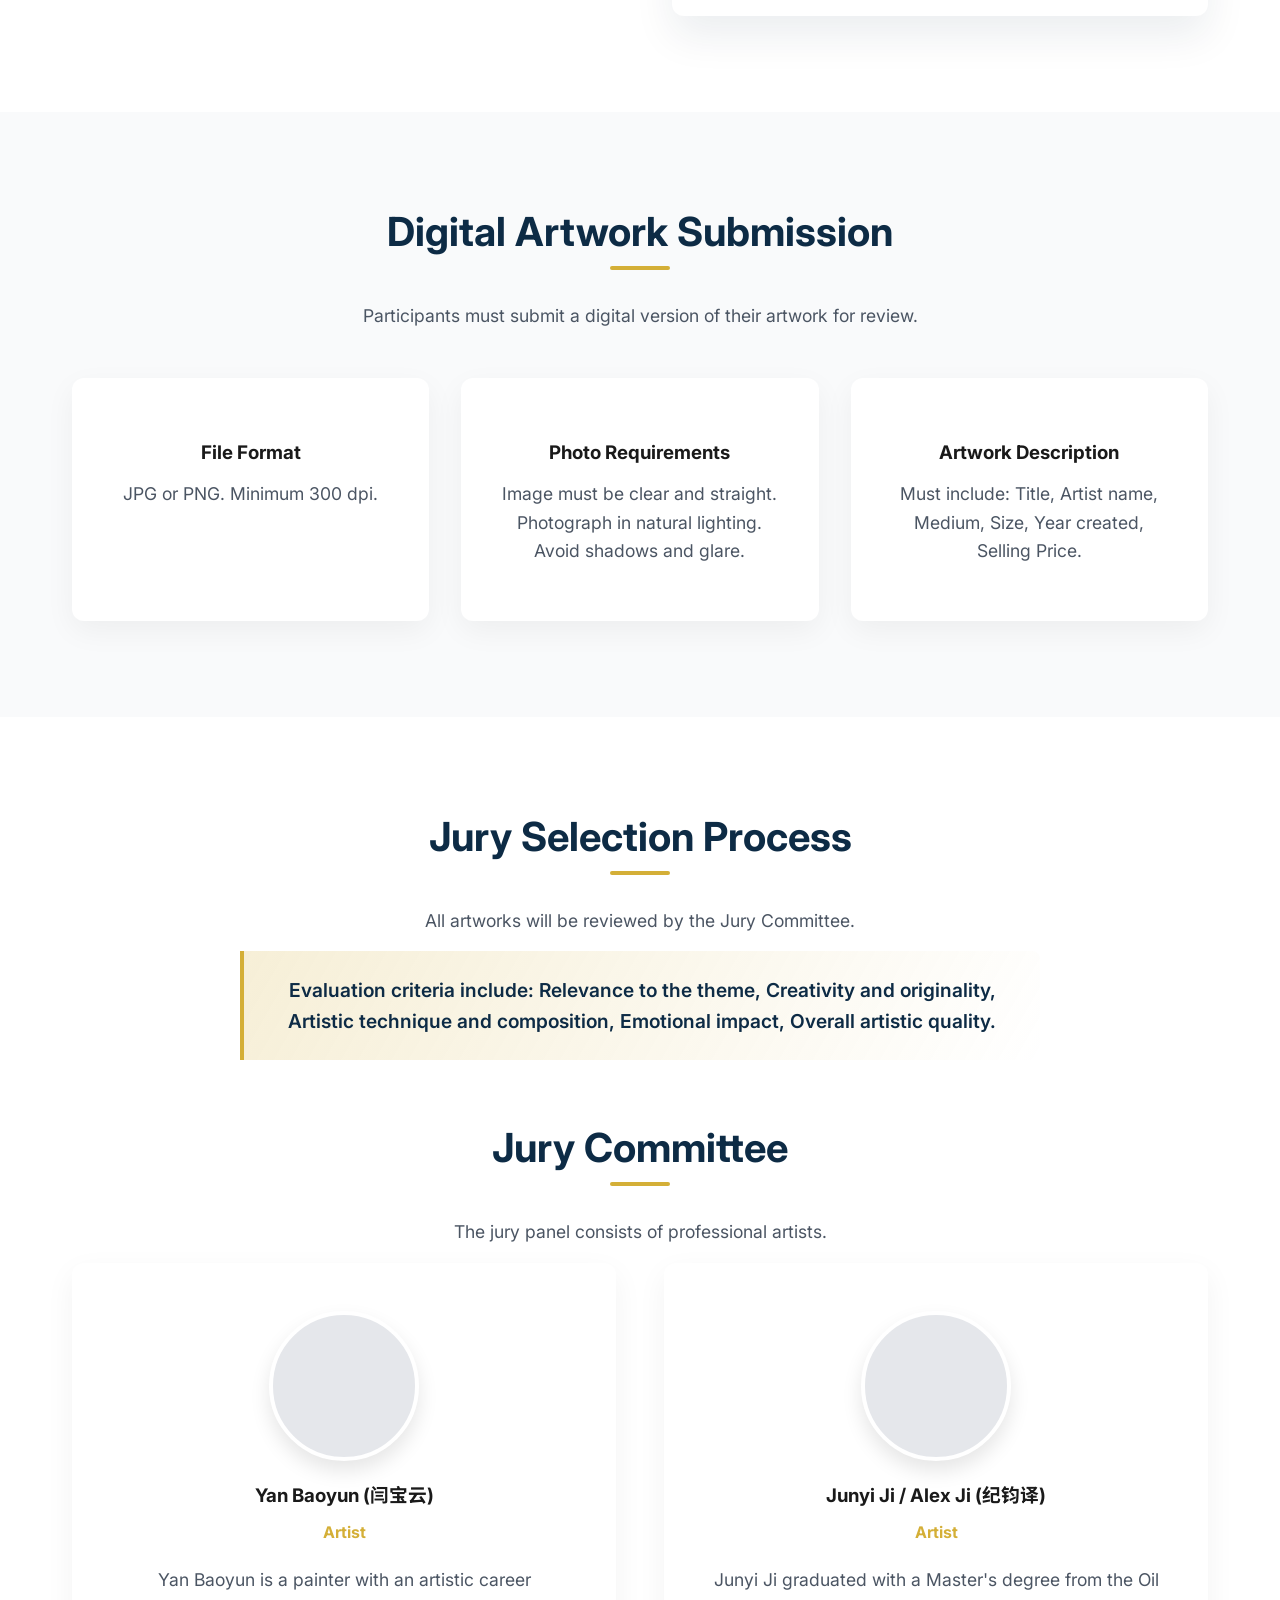
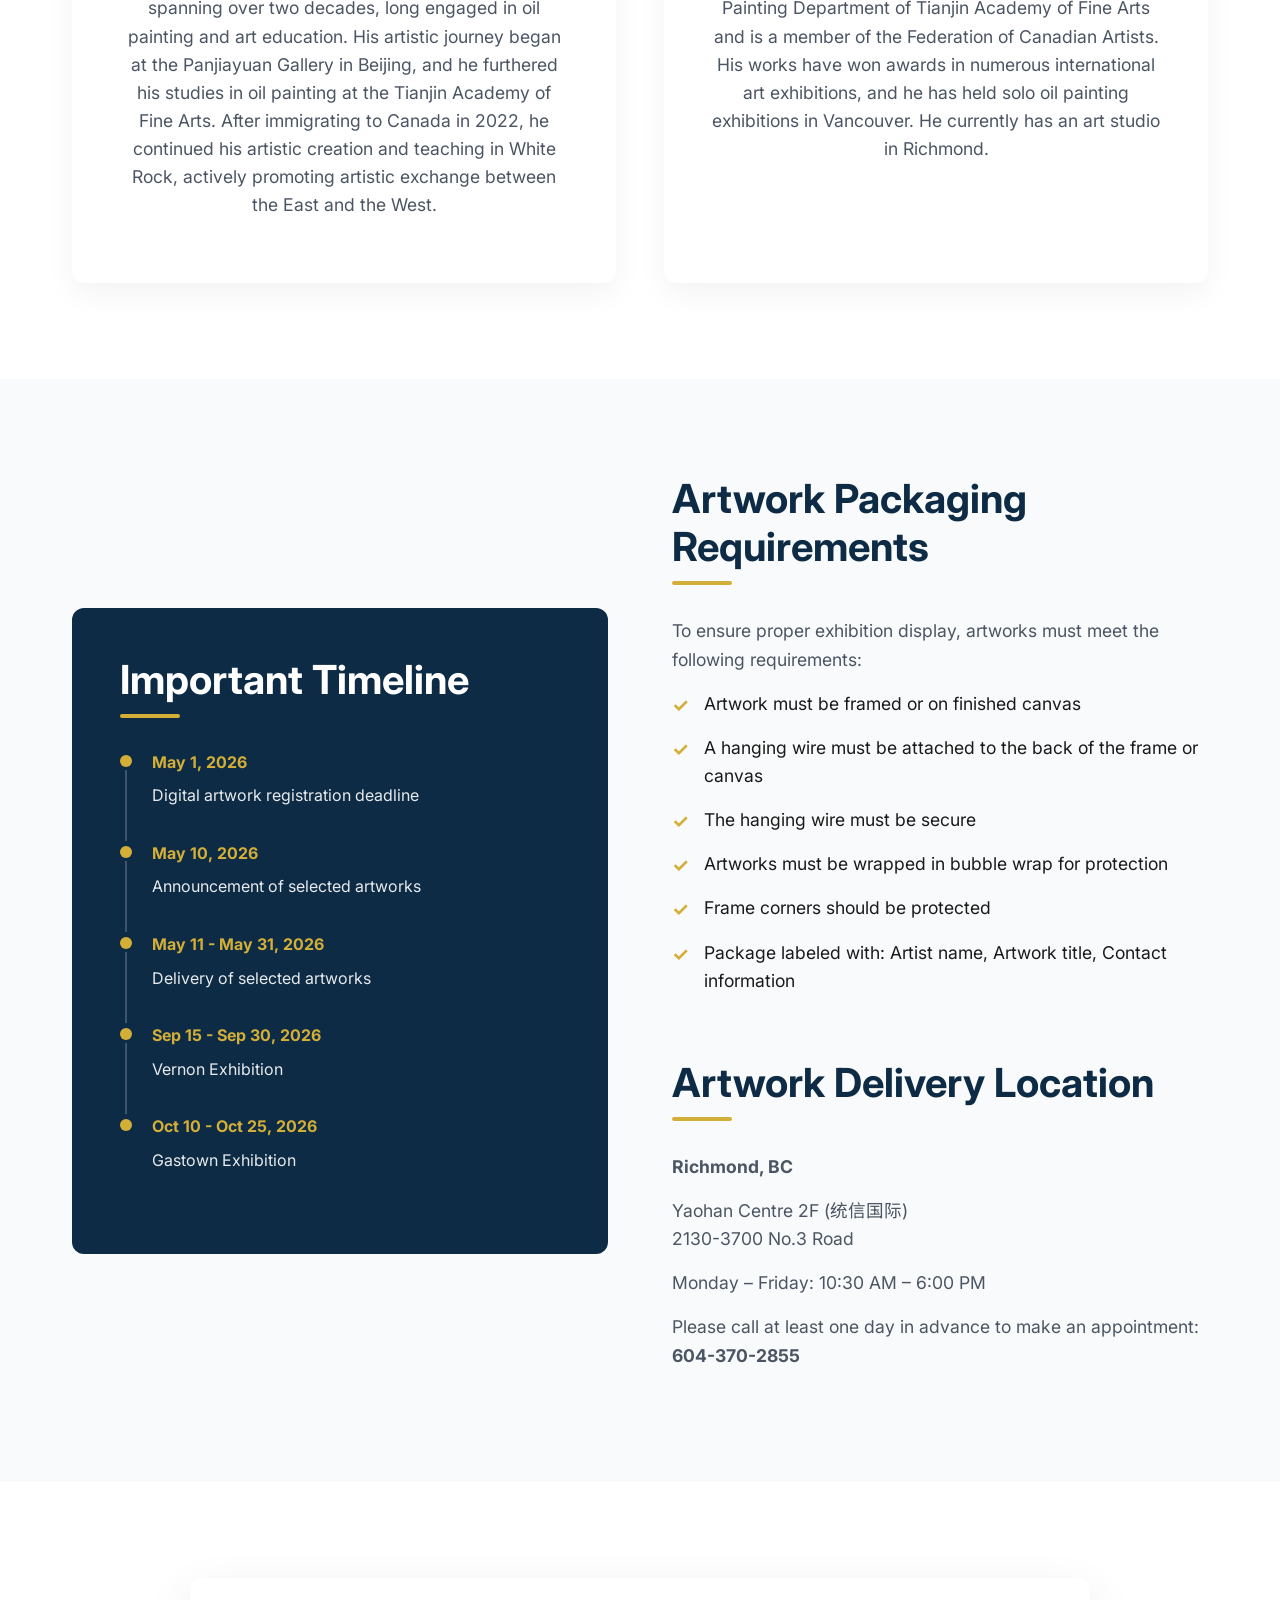
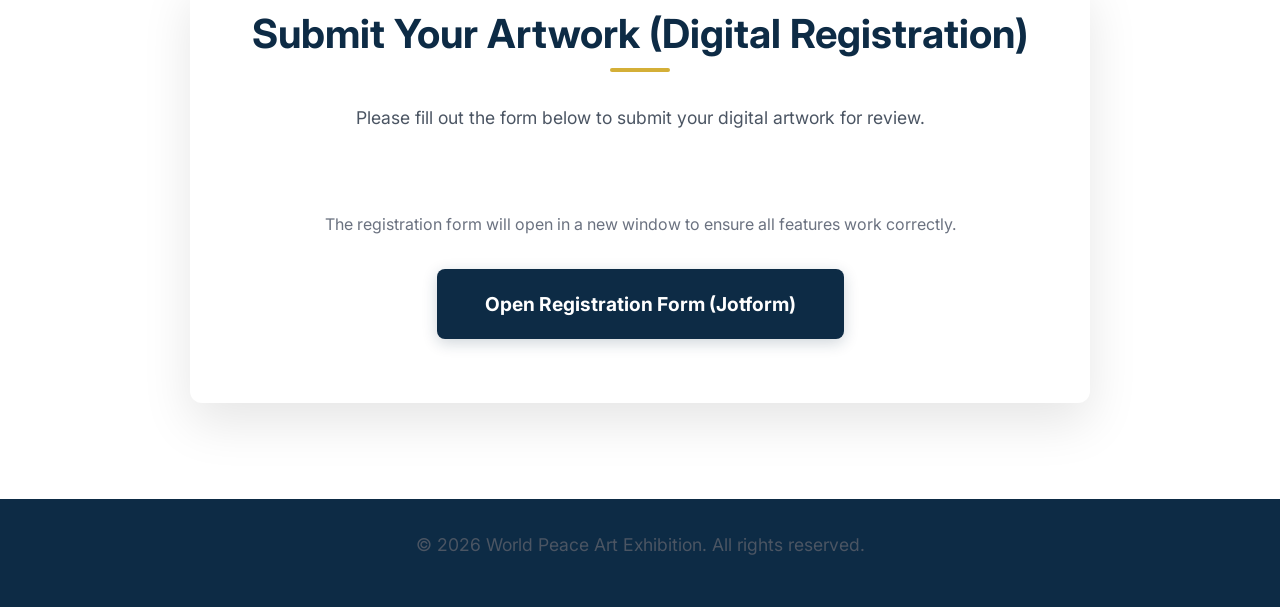
==== commit b33f9c1d: "replace broken jotform iframe with CTA button for better reliability" ====
--- a/index.html
+++ b/index.html
@@ -180,35 +180,10 @@
                     <p class="center mb-large" data-i18n="form-sub">Please fill out the form below to submit your digital artwork for review.</p>
                     
                     <div class="jotform-wrapper">
-                        <iframe
-                            id="JotFormIFrame-261136974156058"
-                            title="World Peace Art Exhibition Registration"
-                            onload="window.parent.scrollTo(0,0)"
-                            allowtransparency="true"
-                            allowfullscreen="true"
-                            allow="geolocation; microphone; camera"
-                            src="https://form.jotform.com/261136974156058"
-                            frameborder="0"
-                            style="min-width:100%; max-width:100%; height:800px; border:none;"
-                            scrolling="no"
-                        >
-                        </iframe>
-                        <script type="text/javascript">
-                            var ifr = document.getElementById("JotFormIFrame-261136974156058");
-                            if (ifr) {
-                                var src = ifr.src;
-                                var iframeParams = [];
-                                if (window.location.href && window.location.href.indexOf("?") > -1) {
-                                    iframeParams = window.location.href.split("?")[1].split("&");
-                                }
-                                if (src && src.indexOf("?") > -1) {
-                                    src += "&" + iframeParams.join('&');
-                                } else {
-                                    src += "?" + iframeParams.join('&');
-                                }
-                                ifr.src = src;
-                            }
-                        </script>
+                        <div class="form-cta-container">
+                            <p class="form-note" data-i18n="form-note">The registration form will open in a new window to ensure all features work correctly.</p>
+                            <a href="https://form.jotform.com/261136974156058" target="_blank" class="jotform-btn" data-i18n="form-btn">Open Registration Form (Jotform)</a>
+                        </div>
                     </div>
                 </div>
             </div>
--- a/styles.css
+++ b/styles.css
@@ -443,7 +443,36 @@
 
 .jotform-wrapper {
     width: 100%;
-    min-height: 800px;
+}
+
+.form-cta-container {
+    text-align: center;
+    padding: 2rem 0;
+}
+
+.form-note {
+    font-size: 1rem;
+    color: #6b7280;
+    margin-bottom: 2rem;
+}
+
+.jotform-btn {
+    display: inline-block;
+    background-color: var(--primary-color);
+    color: white;
+    padding: 1.2rem 3rem;
+    font-size: 1.2rem;
+    font-weight: 700;
+    text-decoration: none;
+    border-radius: 8px;
+    transition: all 0.3s ease;
+    box-shadow: 0 4px 15px rgba(13, 43, 69, 0.2);
+}
+
+.jotform-btn:hover {
+    background-color: #081d2f;
+    transform: translateY(-2px);
+    box-shadow: 0 8px 25px rgba(13, 43, 69, 0.3);
 }
 
 .form-grid {
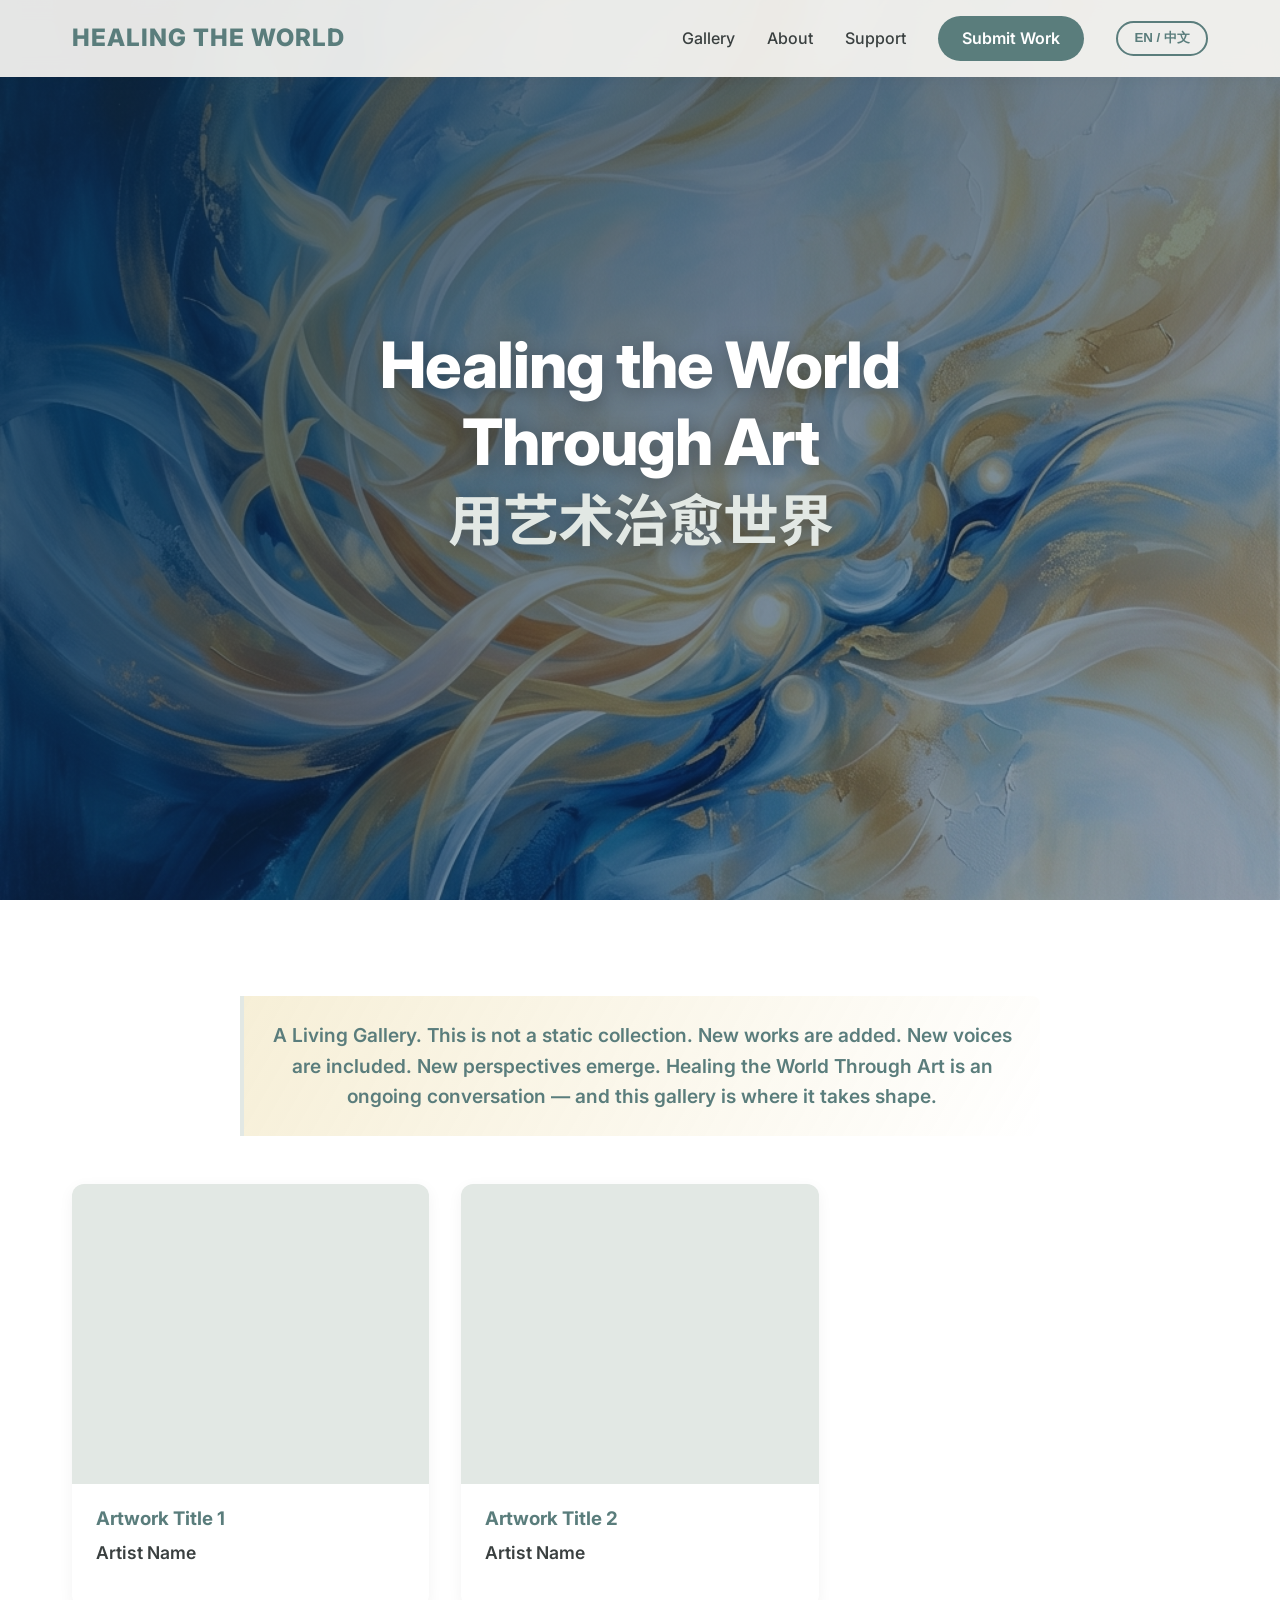
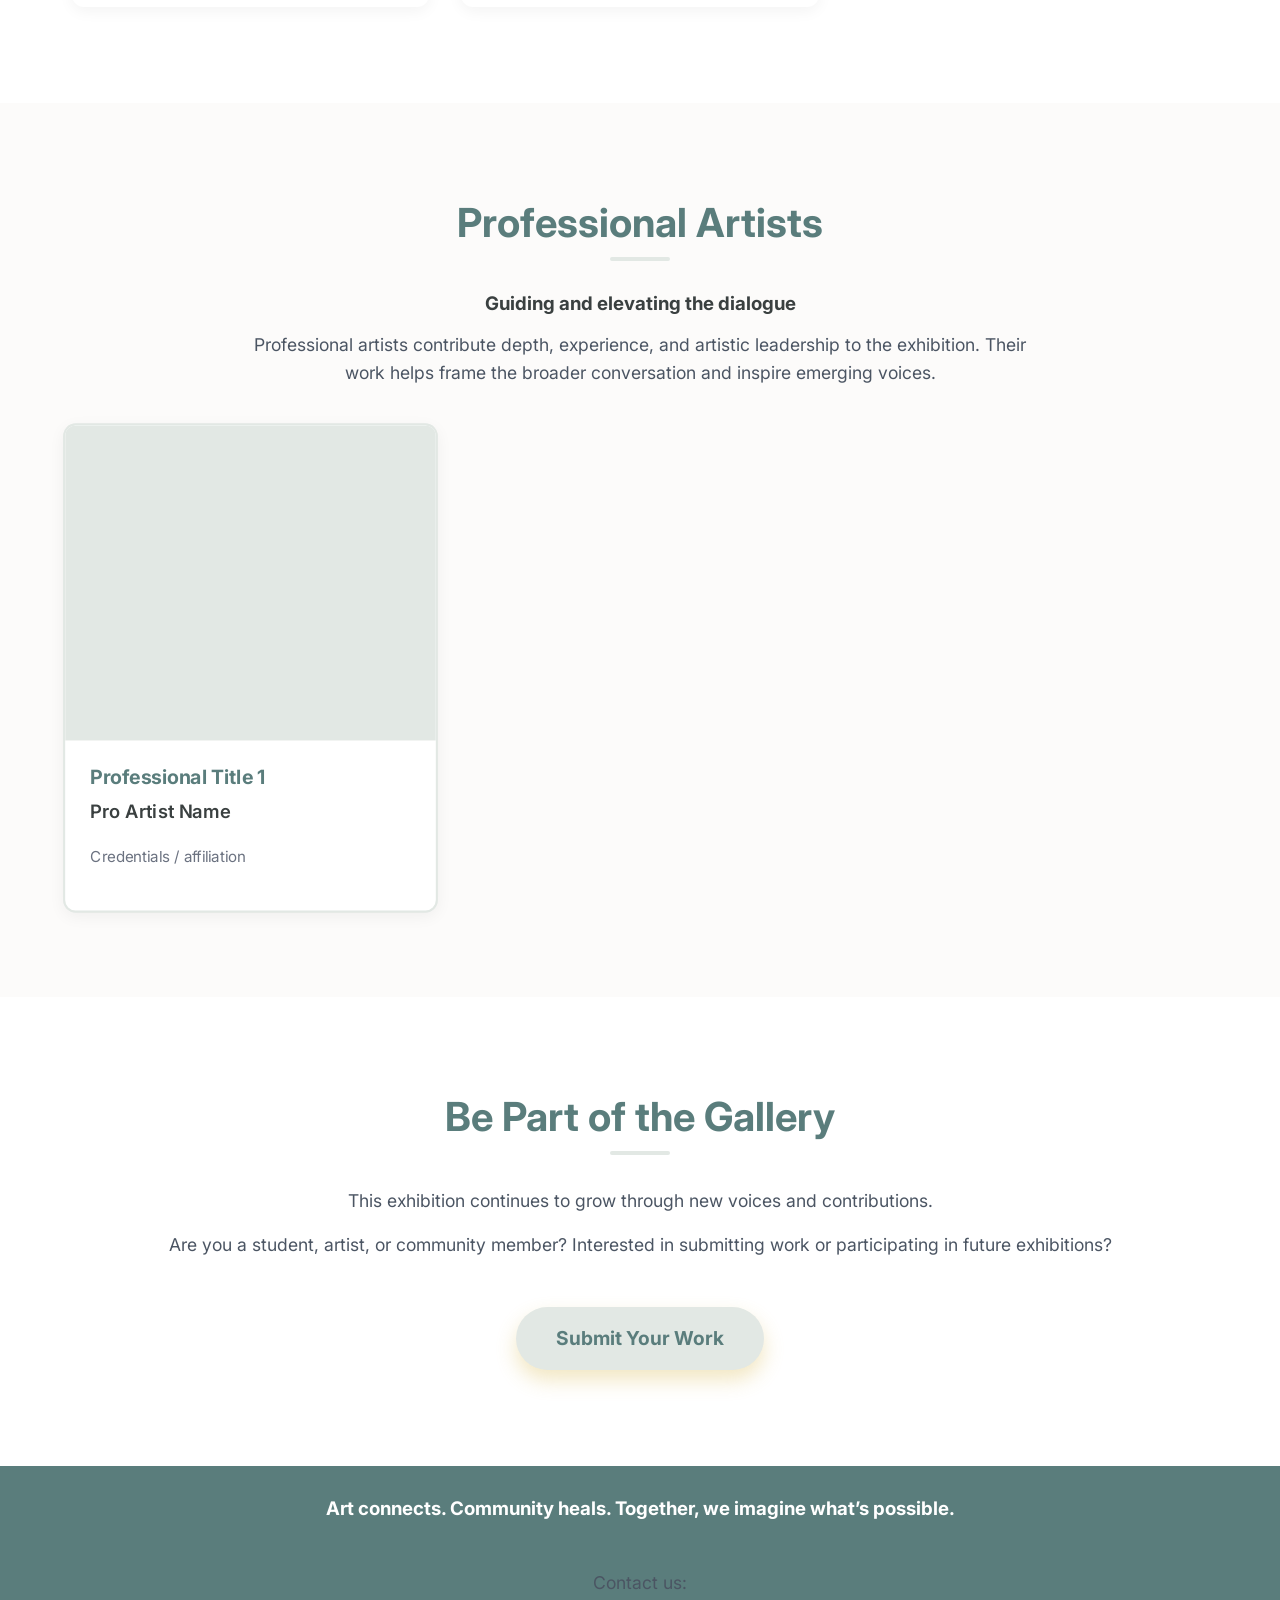
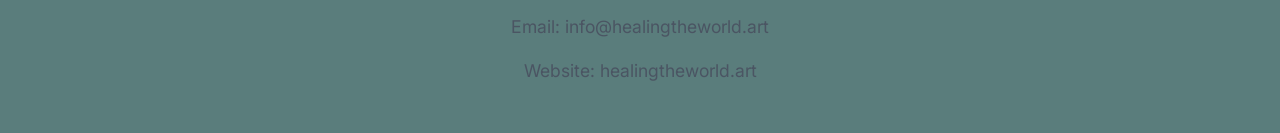
==== commit 182da400: "overhaul website to Healing the World theme with multi-page structure and bilingual support" ====
--- a/index.html
+++ b/index.html
@@ -13,11 +13,12 @@
 <body>
     <nav class="navbar" id="navbar">
         <div class="nav-content">
-            <div class="logo" data-i18n="nav-logo">World Peace Art 2026</div>
+            <div class="logo" data-i18n="nav-logo">Healing the World</div>
             <div class="nav-controls">
-                <a href="#about" class="nav-link" data-i18n="nav-about">About</a>
-                <a href="#jury" class="nav-link" data-i18n="nav-jury">Jury</a>
-                <a href="#upload" class="nav-btn" data-i18n="nav-upload">Submit Artwork</a>
+                <a href="index.html" class="nav-link" data-i18n="nav-gallery">Gallery</a>
+                <a href="about.html" class="nav-link" data-i18n="nav-about">About</a>
+                <a href="support.html" class="nav-link" data-i18n="nav-support">Support</a>
+                <a href="https://form.jotform.com/261136974156058" target="_blank" class="nav-btn" data-i18n="nav-submit">Submit Work</a>
                 <button id="lang-toggle" class="lang-toggle">EN / 中文</button>
             </div>
         </div>
@@ -27,174 +28,126 @@
         <div class="hero-overlay"></div>
         <div class="hero-content">
             <h1 class="hero-title">
-                <span data-i18n="hero-title-en">World Peace Art Exhibition 2026</span><br>
-                <span class="hero-title-cn" data-i18n="hero-title-cn">世界和平艺术展 2026</span>
+                <span data-i18n="hero-title-en">Healing the World Through Art</span><br>
+                <span class="hero-title-cn" data-i18n="hero-title-cn">用艺术治愈世界</span>
             </h1>
-            <p class="hero-subtitle" data-i18n="hero-subtitle">Promoting understanding and communication between different cultures through artistic expression.</p>
-            <a href="#upload" class="cta-btn" data-i18n="hero-cta">Submit Your Artwork</a>
         </div>
     </header>
 
     <main>
-        <section id="about" class="section glass-section fade-in">
-            <div class="container two-col">
-                <div class="col">
-                    <h2 class="section-title" data-i18n="sec1-title">Exhibition Introduction</h2>
-                    <p data-i18n="sec1-p1">The World Peace Art Exhibition aims to promote understanding and communication between different cultures through artistic expression, encouraging artists and students to use their creations to express their thoughts on peace, hope, and the future.</p>
-                    <p data-i18n="sec1-p2">This exhibition will bring together artworks from artists and students of different backgrounds, showcasing their understanding and imagination of the "World Peace" theme through painting.</p>
-
-                    <h2 class="section-title" data-i18n="sec2-title">Eligibility</h2>
-                    <p data-i18n="sec2-p1">This exhibition is open to artists and student art creators.</p>
-                </div>
-                <div class="col requirement-box">
-                    <h2 class="section-title" data-i18n="sec3-title">Artwork Requirements</h2>
-                    <ul class="req-list">
-                        <li>
-                            <strong data-i18n="req-format-t">Format:</strong> 
-                            <span data-i18n="req-format-d">Painting: watercolor, oil, acrylic, illustration, or mixed media. Original artworks only. No prints or reproductions.</span>
-                        </li>
-                        <li>
-                            <strong data-i18n="req-size-t">Size:</strong> 
-                            <span data-i18n="req-size-d">Maximum size: 24” × 30”</span>
-                        </li>
-                        <li>
-                            <strong data-i18n="req-sub-t">Submissions:</strong> 
-                            <span data-i18n="req-sub-d">Each student may submit 1–5 artworks</span>
-                        </li>
-                        <li>
-                            <strong data-i18n="req-theme-t">Theme:</strong> 
-                            <span data-i18n="req-theme-d">World Peace</span>
-                        </li>
-                    </ul>
-                </div>
-            </div>
-        </section>
-
-        <section id="digital" class="section fade-in bg-light">
+        <section class="section fade-in">
             <div class="container">
-                <h2 class="section-title center" data-i18n="sec4-title">Digital Artwork Submission</h2>
-                <p class="center" data-i18n="sec4-p1">Participants must submit a digital version of their artwork for review.</p>
+                <p class="center-header highlight-text" data-i18n="gallery-desc">A Living Gallery. This is not a static collection. New works are added. New voices are included. New perspectives emerge. Healing the World Through Art is an ongoing conversation — and this gallery is where it takes shape.</p>
                 
-                <div class="grid-3">
-                    <div class="card">
-                        <div class="card-icon"></div>
-                        <h3 data-i18n="digi-file-t">File Format</h3>
-                        <p data-i18n="digi-file-d">JPG or PNG. Minimum 300 dpi.</p>
+                <div class="gallery-grid">
+                    <!-- Artwork Item -->
+                    <div class="gallery-card" onclick="openModal('modal-1')">
+                        <div class="gallery-img placeholder-1"></div>
+                        <div class="gallery-info">
+                            <h3>Artwork Title 1</h3>
+                            <p class="artist-name">Artist Name</p>
+                        </div>
                     </div>
-                    <div class="card">
-                        <div class="card-icon"></div>
-                        <h3 data-i18n="digi-photo-t">Photo Requirements</h3>
-                        <p data-i18n="digi-photo-d">Image must be clear and straight. Photograph in natural lighting. Avoid shadows and glare.</p>
-                    </div>
-                    <div class="card">
-                        <div class="card-icon"></div>
-                        <h3 data-i18n="digi-desc-t">Artwork Description</h3>
-                        <p data-i18n="digi-desc-d">Must include: Title, Artist name, Medium, Size, Year created, Selling Price.</p>
+                    <!-- Artwork Item -->
+                    <div class="gallery-card" onclick="openModal('modal-2')">
+                        <div class="gallery-img placeholder-2"></div>
+                        <div class="gallery-info">
+                            <h3>Artwork Title 2</h3>
+                            <p class="artist-name">Artist Name</p>
+                        </div>
                     </div>
                 </div>
             </div>
         </section>
 
-        <section id="jury" class="section fade-in">
+        <section class="section bg-light fade-in">
             <div class="container">
                 <div class="center-header">
-                    <h2 class="section-title" data-i18n="sec5-title">Jury Selection Process</h2>
-                    <p data-i18n="sec5-p1">All artworks will be reviewed by the Jury Committee.</p>
-                    <p class="highlight-text" data-i18n="sec5-criteria">Evaluation criteria include: Relevance to the theme, Creativity and originality, Artistic technique and composition, Emotional impact, Overall artistic quality.</p>
+                    <h2 class="section-title" data-i18n="pro-title">Professional Artists</h2>
+                    <h3 data-i18n="pro-subtitle">Guiding and elevating the dialogue</h3>
+                    <p data-i18n="pro-desc">Professional artists contribute depth, experience, and artistic leadership to the exhibition. Their work helps frame the broader conversation and inspire emerging voices.</p>
                 </div>
 
-                <h2 class="section-title center mt-large" data-i18n="sec6-title">Jury Committee</h2>
-                <p class="center" data-i18n="sec6-p1">The jury panel consists of professional artists.</p>
-                
-                <div class="jury-grid">
-                    <div class="jury-card">
-                        <div class="jury-avatar placeholder-1"></div>
-                        <h3 data-i18n="jury1-name">Yan Baoyun (闫宝云)</h3>
-                        <h4 data-i18n="jury-title">Artist</h4>
-                        <p data-i18n="jury1-desc">Yan Baoyun is a painter with an artistic career spanning over two decades, long engaged in oil painting and art education. His artistic journey began at the Panjiayuan Gallery in Beijing, and he furthered his studies in oil painting at the Tianjin Academy of Fine Arts. After immigrating to Canada in 2022, he continued his artistic creation and teaching in White Rock, actively promoting artistic exchange between the East and the West.</p>
-                    </div>
-                    <div class="jury-card">
-                        <div class="jury-avatar placeholder-2"></div>
-                        <h3 data-i18n="jury2-name">Junyi Ji / Alex Ji (纪钧译)</h3>
-                        <h4 data-i18n="jury-title">Artist</h4>
-                        <p data-i18n="jury2-desc">Junyi Ji graduated with a Master's degree from the Oil Painting Department of Tianjin Academy of Fine Arts and is a member of the Federation of Canadian Artists. His works have won awards in numerous international art exhibitions, and he has held solo oil painting exhibitions in Vancouver. He currently has an art studio in Richmond.</p>
+                <div class="gallery-grid">
+                    <!-- Professional Artwork Item -->
+                    <div class="gallery-card featured" onclick="openModal('modal-pro-1')">
+                        <div class="gallery-img placeholder-1"></div>
+                        <div class="gallery-info">
+                            <h3>Professional Title 1</h3>
+                            <p class="artist-name">Pro Artist Name</p>
+                            <p class="artist-cred">Credentials / affiliation</p>
+                        </div>
                     </div>
                 </div>
             </div>
         </section>
 
-        <section id="delivery" class="section fade-in bg-light">
-            <div class="container two-col reverse">
-                <div class="col timeline-box">
-                    <h2 class="section-title" data-i18n="sec10-title">Important Timeline</h2>
-                    <div class="timeline">
-                        <div class="timeline-item">
-                            <div class="date">May 1, 2026</div>
-                            <div class="event" data-i18n="time1">Digital artwork registration deadline</div>
-                        </div>
-                        <div class="timeline-item">
-                            <div class="date">May 10, 2026</div>
-                            <div class="event" data-i18n="time2">Announcement of selected artworks</div>
-                        </div>
-                        <div class="timeline-item">
-                            <div class="date">May 11 - May 31, 2026</div>
-                            <div class="event" data-i18n="time3">Delivery of selected artworks</div>
-                        </div>
-                        <div class="timeline-item">
-                            <div class="date">Sep 15 - Sep 30, 2026</div>
-                            <div class="event" data-i18n="time4">Vernon Exhibition</div>
-                        </div>
-                        <div class="timeline-item">
-                            <div class="date">Oct 10 - Oct 25, 2026</div>
-                            <div class="event" data-i18n="time5">Gastown Exhibition</div>
-                        </div>
-                    </div>
-                </div>
-                <div class="col">
-                    <h2 class="section-title" data-i18n="sec7-title">Artwork Packaging Requirements</h2>
-                    <p data-i18n="sec7-p1">To ensure proper exhibition display, artworks must meet the following requirements:</p>
-                    <ul class="check-list">
-                        <li data-i18n="req-pack-1">Artwork must be framed or on finished canvas</li>
-                        <li data-i18n="req-pack-2">A hanging wire must be attached to the back of the frame or canvas</li>
-                        <li data-i18n="req-pack-3">The hanging wire must be secure</li>
-                        <li data-i18n="req-pack-4">Artworks must be wrapped in bubble wrap for protection</li>
-                        <li data-i18n="req-pack-5">Frame corners should be protected</li>
-                        <li data-i18n="req-pack-6">Package labeled with: Artist name, Artwork title, Contact information</li>
-                    </ul>
-
-                    <h2 class="section-title mt-large" data-i18n="sec8-title">Artwork Delivery Location</h2>
-                    <div class="info-block">
-                        <p><strong>Richmond, BC</strong></p>
-                        <p data-i18n="loc-addr">Yaohan Centre 2F (统信国际)<br>2130-3700 No.3 Road</p>
-                        <p data-i18n="loc-time">Monday – Friday: 10:30 AM – 6:00 PM</p>
-                        <p class="highlight" data-i18n="loc-phone">Please call at least one day in advance to make an appointment: <strong>604-370-2855</strong></p>
-                    </div>
-                </div>
-            </div>
-        </section>
-
-        <section id="upload" class="section glass-section fade-in">
-            <div class="container">
-                <div class="form-container">
-                    <h2 class="section-title center" data-i18n="form-title">Submit Your Artwork (Digital Registration)</h2>
-                    <p class="center mb-large" data-i18n="form-sub">Please fill out the form below to submit your digital artwork for review.</p>
-                    
-                    <div class="jotform-wrapper">
-                        <div class="form-cta-container">
-                            <p class="form-note" data-i18n="form-note">The registration form will open in a new window to ensure all features work correctly.</p>
-                            <a href="https://form.jotform.com/261136974156058" target="_blank" class="jotform-btn" data-i18n="form-btn">Open Registration Form (Jotform)</a>
-                        </div>
-                    </div>
-                </div>
+        <section class="section glass-section fade-in">
+            <div class="container center-header">
+                <h2 class="section-title" data-i18n="sub-title">Be Part of the Gallery</h2>
+                <p data-i18n="sub-desc1">This exhibition continues to grow through new voices and contributions.</p>
+                <p class="mb-large" data-i18n="sub-desc2">Are you a student, artist, or community member? Interested in submitting work or participating in future exhibitions?</p>
+                <a href="https://form.jotform.com/261136974156058" target="_blank" class="cta-btn" data-i18n="sub-btn">Submit Your Work</a>
             </div>
         </section>
     </main>
 
     <footer>
         <div class="container center">
-            <p>&copy; 2026 World Peace Art Exhibition. All rights reserved.</p>
+            <h3 data-i18n="footer-tagline" class="mb-large">Art connects. Community heals. Together, we imagine what’s possible.</h3>
+            <p data-i18n="footer-contact">Contact us:</p>
+            <p data-i18n="footer-email">Email: info@healingtheworld.art</p>
+            <p data-i18n="footer-website">Website: healingtheworld.art</p>
         </div>
     </footer>
+
+    <!-- Modals -->
+    <div id="modal-1" class="modal">
+        <div class="modal-content">
+            <span class="close-modal">&times;</span>
+            <div class="modal-grid">
+                <div class="modal-img placeholder-1"></div>
+                <div class="modal-info">
+                    <h2>Artwork Title 1</h2>
+                    <h3>Artist Name</h3>
+                    <p class="modal-medium">Oil on Canvas / 24x30</p>
+                    <p class="modal-statement">Artist statement (short paragraph) explaining the piece.</p>
+                    <h4>About the Artist</h4>
+                    <p>Short bio about the artist.</p>
+                </div>
+            </div>
+        </div>
+    </div>
+    
+    <div id="modal-2" class="modal">
+        <div class="modal-content">
+            <span class="close-modal">&times;</span>
+            <div class="modal-grid">
+                <div class="modal-img placeholder-2"></div>
+                <div class="modal-info">
+                    <h2>Artwork Title 2</h2>
+                    <h3>Artist Name</h3>
+                    <p class="modal-medium">Acrylic / 18x24</p>
+                    <p class="modal-statement">Artist statement explaining the connection to healing.</p>
+                </div>
+            </div>
+        </div>
+    </div>
+
+    <div id="modal-pro-1" class="modal">
+        <div class="modal-content">
+            <span class="close-modal">&times;</span>
+            <div class="modal-grid">
+                <div class="modal-img placeholder-1"></div>
+                <div class="modal-info">
+                    <h2>Professional Title 1</h2>
+                    <h3>Pro Artist Name</h3>
+                    <p class="modal-medium">Credentials / affiliation</p>
+                    <p class="modal-statement">Short description. Tone: refined, conceptual, leadership-focused.</p>
+                </div>
+            </div>
+        </div>
+    </div>
 
     <script src="script.js"></script>
 </body>
--- a/styles.css
+++ b/styles.css
@@ -1,10 +1,10 @@
 :root {
-    --primary-color: #0d2b45;
-    --secondary-color: #d4af37; /* Gold */
-    --accent-color: #20a4f3;
-    --text-dark: #1a1a1a;
+    --primary-color: #5a7d7c; /* Muted blue/green */
+    --secondary-color: #e2e8e4; /* Soft grey/green */
+    --accent-color: #8da9a8; /* Softer blue/green */
+    --text-dark: #3a4040; /* Avoid heavy black */
     --text-light: #f5f5f5;
-    --bg-light: #f9fafb;
+    --bg-light: #fcfbfa; /* Cream */
     --bg-white: #ffffff;
     --font-sans: 'Inter', system-ui, -apple-system, sans-serif;
     --font-cjk: 'Noto Sans SC', sans-serif;
@@ -447,7 +447,16 @@
 
 .form-cta-container {
     text-align: center;
-    padding: 2rem 0;
+    padding: 1rem 0;
+}
+
+.compact-form {
+    padding: 2rem;
+    max-width: 700px;
+}
+
+#upload.section {
+    padding: 3rem 0;
 }
 
 .form-note {
@@ -612,9 +621,140 @@
     padding: 2rem 0;
 }
 
+/* Gallery Styles */
+.gallery-grid {
+    display: grid;
+    grid-template-columns: repeat(3, 1fr);
+    gap: 2rem;
+    margin-top: 3rem;
+}
+
+.gallery-card {
+    background: white;
+    border-radius: var(--border-radius);
+    overflow: hidden;
+    box-shadow: 0 4px 15px rgba(0,0,0,0.05);
+    cursor: pointer;
+    transition: all 0.3s ease;
+}
+
+.gallery-card:hover {
+    transform: scale(1.02);
+    box-shadow: 0 10px 30px rgba(0,0,0,0.1);
+}
+
+.gallery-card.featured {
+    border: 2px solid var(--secondary-color);
+    transform: scale(1.05);
+}
+
+.gallery-card.featured:hover {
+    transform: scale(1.07);
+}
+
+.gallery-img {
+    width: 100%;
+    height: 300px;
+    background-color: var(--secondary-color);
+    background-size: cover;
+    background-position: center;
+}
+
+.gallery-info {
+    padding: 1.5rem;
+}
+
+.gallery-info h3 {
+    margin-bottom: 0.5rem;
+    color: var(--primary-color);
+}
+
+.artist-name {
+    font-weight: 600;
+    color: var(--text-dark);
+}
+
+.artist-cred {
+    font-size: 0.9rem;
+    color: #6b7280;
+}
+
+/* Modal Styles */
+.modal {
+    display: none;
+    position: fixed;
+    top: 0;
+    left: 0;
+    width: 100%;
+    height: 100%;
+    background: rgba(0, 0, 0, 0.8);
+    z-index: 2000;
+    justify-content: center;
+    align-items: center;
+    padding: 2rem;
+}
+
+.modal-content {
+    background: var(--bg-white);
+    border-radius: var(--border-radius);
+    max-width: 1000px;
+    width: 100%;
+    max-height: 90vh;
+    overflow-y: auto;
+    position: relative;
+    padding: 3rem;
+}
+
+.close-modal {
+    position: absolute;
+    top: 1.5rem;
+    right: 2rem;
+    font-size: 2rem;
+    cursor: pointer;
+    color: var(--text-dark);
+}
+
+.modal-grid {
+    display: grid;
+    grid-template-columns: 1fr 1fr;
+    gap: 3rem;
+}
+
+.modal-img {
+    width: 100%;
+    height: 500px;
+    background-color: var(--secondary-color);
+    background-size: cover;
+    background-position: center;
+    border-radius: var(--border-radius);
+}
+
+.modal-info h2 {
+    color: var(--primary-color);
+    font-size: 2rem;
+}
+
+.modal-info h3 {
+    color: var(--text-dark);
+    font-size: 1.5rem;
+    margin-bottom: 0.5rem;
+}
+
+.modal-medium {
+    font-style: italic;
+    color: #6b7280;
+    margin-bottom: 2rem;
+}
+
+.modal-statement {
+    font-size: 1.1rem;
+    line-height: 1.8;
+    margin-bottom: 2rem;
+}
+
 /* Responsive */
 @media (max-width: 900px) {
-    .two-col, .grid-3, .jury-grid, .form-grid {
+    .two-col, .grid-3, .jury-grid, .form-grid, .gallery-grid, .modal-grid {
         grid-template-columns: 1fr;
     }
     
@@ -634,6 +774,18 @@
     .form-container {
         padding: 2rem;
     }
+
+    .gallery-card.featured {
+        transform: scale(1);
+    }
+    
+    .gallery-card.featured:hover {
+        transform: scale(1.02);
+    }
+
+    .modal-img {
+        height: 300px;
+    }
 }
 
 @media (max-width: 600px) {
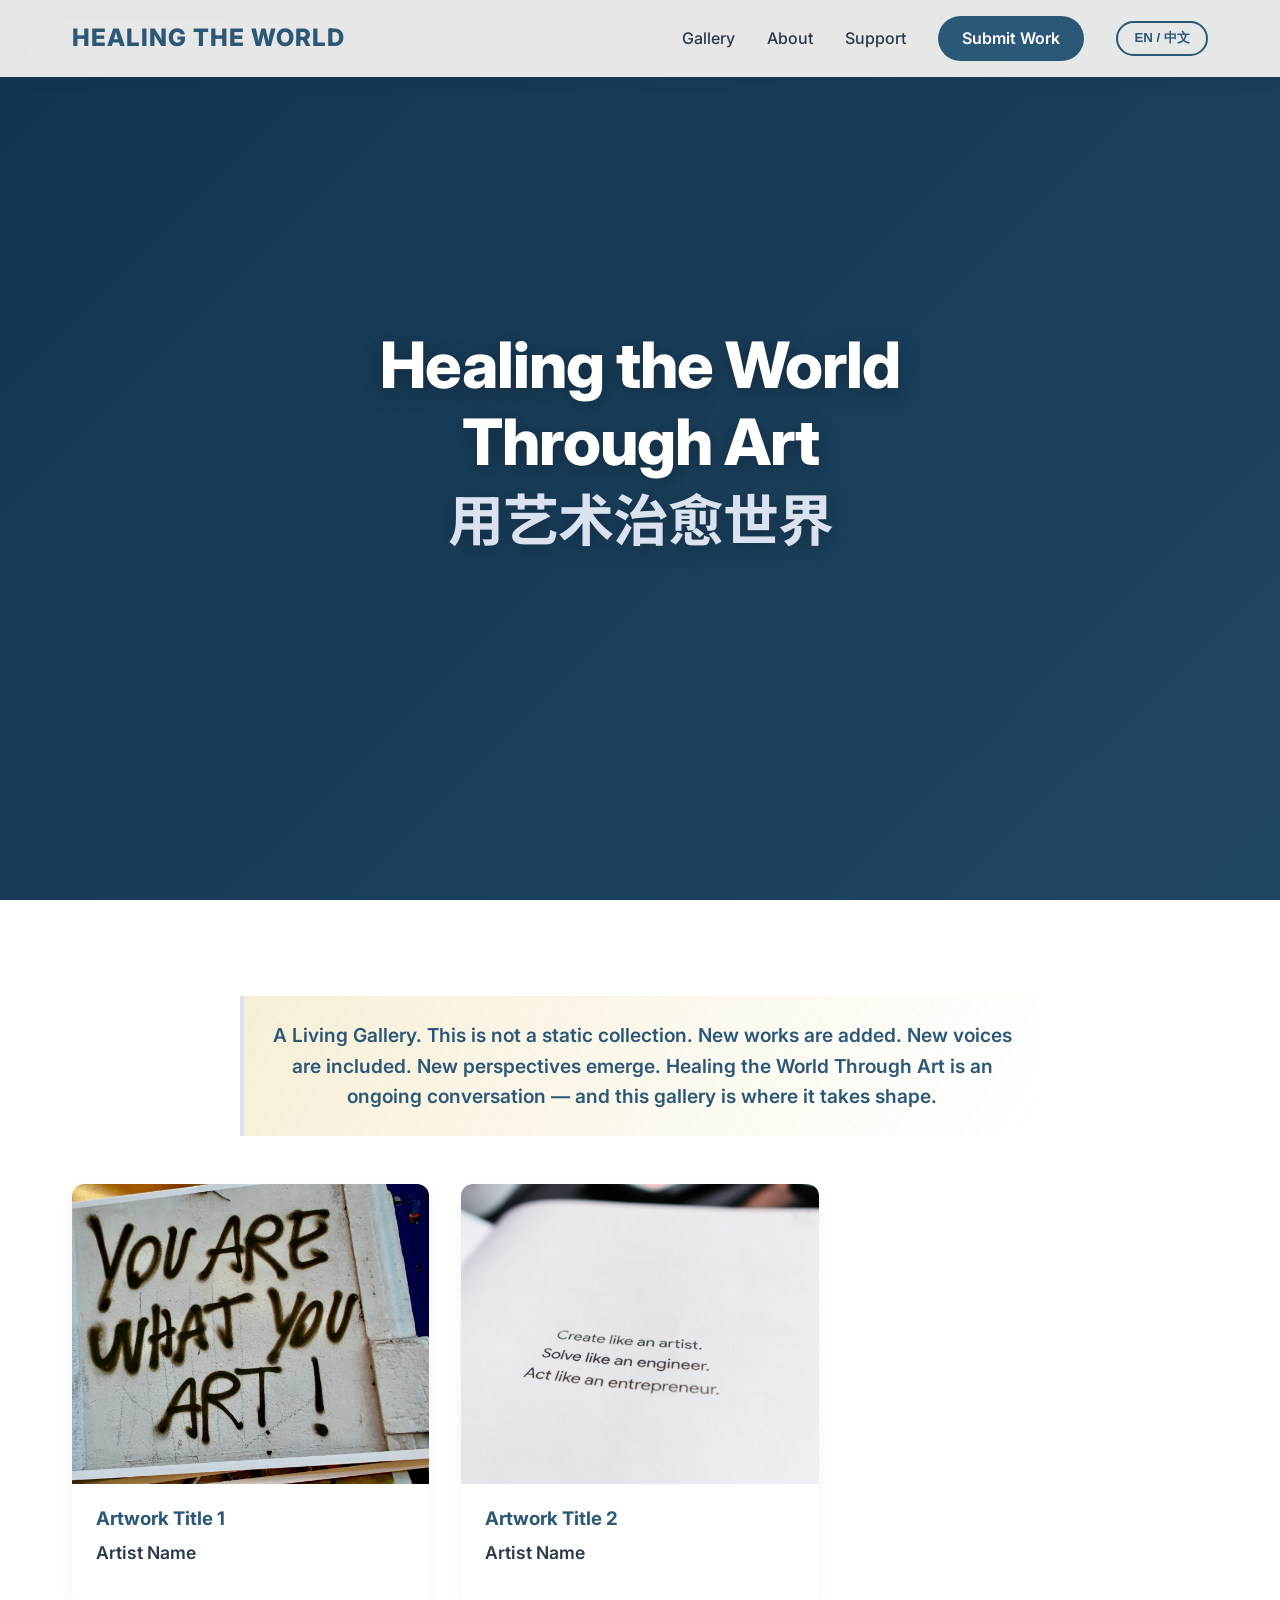
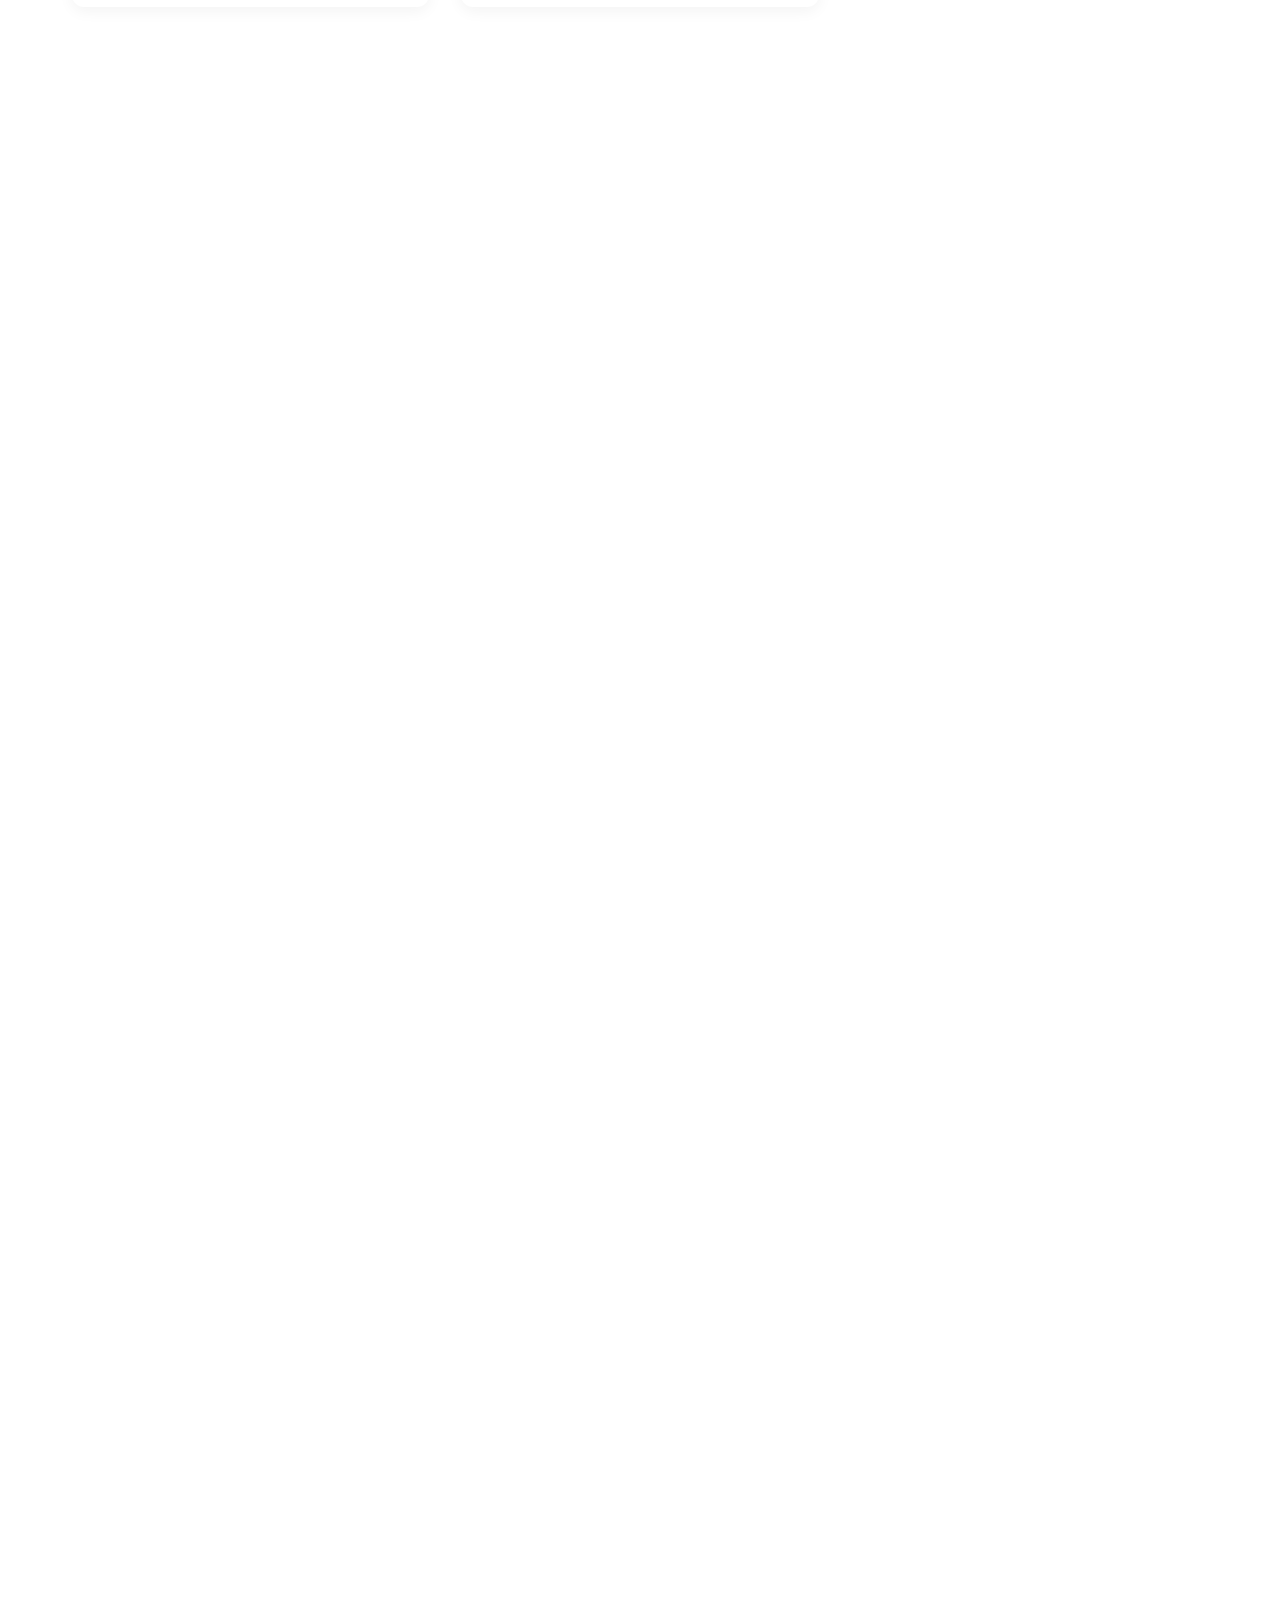
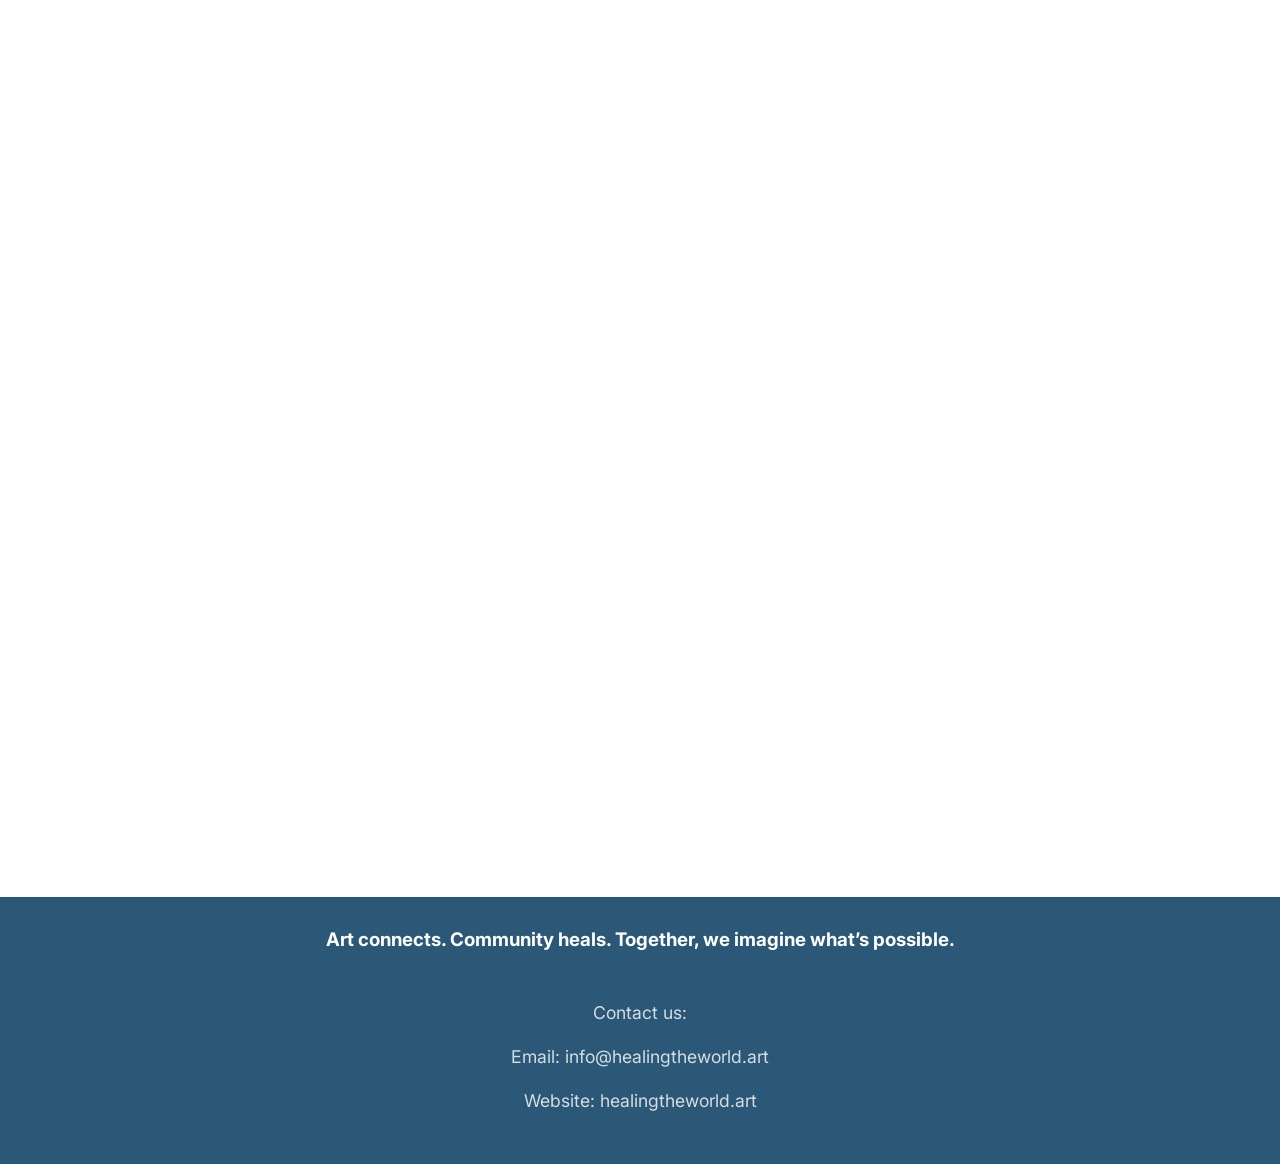
==== commit f1796efa: "feat: update index, about, and support pages, and add new assets" ====
--- a/index.html
+++ b/index.html
@@ -42,7 +42,7 @@
                 <div class="gallery-grid">
                     <!-- Artwork Item -->
                     <div class="gallery-card" onclick="openModal('modal-1')">
-                        <div class="gallery-img placeholder-1"></div>
+                        <div class="gallery-img" style="background-image: url('assets/featured/short_quote_artist_1.jpg');"></div>
                         <div class="gallery-info">
                             <h3>Artwork Title 1</h3>
                             <p class="artist-name">Artist Name</p>
@@ -50,7 +50,7 @@
                     </div>
                     <!-- Artwork Item -->
                     <div class="gallery-card" onclick="openModal('modal-2')">
-                        <div class="gallery-img placeholder-2"></div>
+                        <div class="gallery-img" style="background-image: url('assets/featured/short_quote_artist_2.jpg');"></div>
                         <div class="gallery-info">
                             <h3>Artwork Title 2</h3>
                             <p class="artist-name">Artist Name</p>
@@ -71,7 +71,7 @@
                 <div class="gallery-grid">
                     <!-- Professional Artwork Item -->
                     <div class="gallery-card featured" onclick="openModal('modal-pro-1')">
-                        <div class="gallery-img placeholder-1"></div>
+                        <div class="gallery-img" style="background-image: url('assets/featured/voices_from_the_exhibition.jpg');"></div>
                         <div class="gallery-info">
                             <h3>Professional Title 1</h3>
                             <p class="artist-name">Pro Artist Name</p>
@@ -82,12 +82,51 @@
             </div>
         </section>
 
-        <section class="section glass-section fade-in">
-            <div class="container center-header">
-                <h2 class="section-title" data-i18n="sub-title">Be Part of the Gallery</h2>
-                <p data-i18n="sub-desc1">This exhibition continues to grow through new voices and contributions.</p>
-                <p class="mb-large" data-i18n="sub-desc2">Are you a student, artist, or community member? Interested in submitting work or participating in future exhibitions?</p>
-                <a href="https://form.jotform.com/261136974156058" target="_blank" class="cta-btn" data-i18n="sub-btn">Submit Your Work</a>
+        <section class="section fade-in">
+            <div class="container">
+                <div class="center-header">
+                    <h2 class="section-title" data-i18n="preview-title">Exhibition Preview</h2>
+                    <h3 data-i18n="preview-subtitle">A glimpse inside the physical gallery space</h3>
+                    <p data-i18n="preview-desc">Explore the serene gallery environment where these beautiful works are presented. The exhibition invites visitors into a peaceful space designed for reflection, visual excellence, and community connection.</p>
+                </div>
+
+                <div class="gallery-grid">
+                    <div class="gallery-card" style="cursor: default;">
+                        <div class="gallery-img" style="background-image: url('assets/preview/white_gallery_interior.jpg');"></div>
+                        <div class="gallery-info">
+                            <h3 data-i18n="preview-img1-title">Gallery Hall</h3>
+                            <p class="artist-name" data-i18n="preview-img1-desc">Serene white walls showcasing emerging artworks</p>
+                        </div>
+                    </div>
+                    <div class="gallery-card" style="cursor: default;">
+                        <div class="gallery-img" style="background-image: url('assets/preview/people_in_exhibition.jpg');"></div>
+                        <div class="gallery-info">
+                            <h3 data-i18n="preview-img2-title">Shared Connection</h3>
+                            <p class="artist-name" data-i18n="preview-img2-desc">Visitors reflecting and engaging with the pieces</p>
+                        </div>
+                    </div>
+                    <div class="gallery-card" style="cursor: default;">
+                        <div class="gallery-img" style="background-image: url('assets/preview/modern_art_gallery_space.jpg');"></div>
+                        <div class="gallery-info">
+                            <h3 data-i18n="preview-img3-title">Creative Space</h3>
+                            <p class="artist-name" data-i18n="preview-img3-desc">A modern art venue fostering visual dialogue</p>
+                        </div>
+                    </div>
+                </div>
+            </div>
+        </section>
+
+        <section class="section fade-in bg-light">
+            <div class="container two-col">
+                <div class="col">
+                    <h2 class="section-title" data-i18n="sub-title">Be Part of the Gallery</h2>
+                    <p data-i18n="sub-desc1">This exhibition continues to grow through new voices and contributions.</p>
+                    <p class="mb-large" data-i18n="sub-desc2">Are you a student, artist, or community member? Interested in submitting work or participating in future exhibitions?</p>
+                    <a href="https://form.jotform.com/261136974156058" target="_blank" class="cta-btn" data-i18n="sub-btn">Submit Your Work</a>
+                </div>
+                <div class="col">
+                    <div style="background-image: url('assets/cta/male_creating_art.jpg'); background-size: cover; background-position: center; height: 400px; border-radius: var(--border-radius); box-shadow: 0 10px 30px rgba(0,0,0,0.1);"></div>
+                </div>
             </div>
         </section>
     </main>
@@ -106,7 +145,7 @@
         <div class="modal-content">
             <span class="close-modal">&times;</span>
             <div class="modal-grid">
-                <div class="modal-img placeholder-1"></div>
+                <div class="modal-img" style="background-image: url('assets/featured/short_quote_artist_1.jpg');"></div>
                 <div class="modal-info">
                     <h2>Artwork Title 1</h2>
                     <h3>Artist Name</h3>
@@ -123,7 +162,7 @@
         <div class="modal-content">
             <span class="close-modal">&times;</span>
             <div class="modal-grid">
-                <div class="modal-img placeholder-2"></div>
+                <div class="modal-img" style="background-image: url('assets/featured/short_quote_artist_2.jpg');"></div>
                 <div class="modal-info">
                     <h2>Artwork Title 2</h2>
                     <h3>Artist Name</h3>
@@ -138,7 +177,7 @@
         <div class="modal-content">
             <span class="close-modal">&times;</span>
             <div class="modal-grid">
-                <div class="modal-img placeholder-1"></div>
+                <div class="modal-img" style="background-image: url('assets/featured/voices_from_the_exhibition.jpg');"></div>
                 <div class="modal-info">
                     <h2>Professional Title 1</h2>
                     <h3>Pro Artist Name</h3>
--- a/styles.css
+++ b/styles.css
@@ -1,16 +1,17 @@
 :root {
-    --primary-color: #5a7d7c; /* Muted blue/green */
-    --secondary-color: #e2e8e4; /* Soft grey/green */
-    --accent-color: #8da9a8; /* Softer blue/green */
-    --text-dark: #3a4040; /* Avoid heavy black */
+    --primary-color: #2b5876; /* Serene Ocean Blue */
+    --secondary-color: #dbe2ef; /* Soft Ice Blue */
+    --accent-color: #8da9c4; /* Softer pastel blue */
+    --text-dark: #2b3a4a; /* Avoid heavy black, soft dark blue-grey */
     --text-light: #f5f5f5;
-    --bg-light: #fcfbfa; /* Cream */
+    --bg-light: #f4f7f9; /* Serene cool off-white */
     --bg-white: #ffffff;
     --font-sans: 'Inter', system-ui, -apple-system, sans-serif;
     --font-cjk: 'Noto Sans SC', sans-serif;
     --transition-speed: 0.3s;
     --border-radius: 12px;
 }
+
 
 * {
     margin: 0;
@@ -203,7 +204,7 @@
     text-align: center;
     color: white;
     background-color: var(--primary-color);
-    background-image: url('assets/hero.png');
+    background-image: url('assets/hero/hands_paint_together.jpg');
     background-size: cover;
     background-position: center;
     background-attachment: fixed;
@@ -287,6 +288,15 @@
     box-shadow: 0 20px 40px rgba(0,0,0,0.1);
 }
 
+.card-img {
+    width: 100%;
+    height: 200px;
+    background-size: cover;
+    background-position: center;
+    border-radius: 8px;
+    margin-bottom: 1.5rem;
+}
+
 .card-icon {
     font-size: 3rem;
     margin-bottom: 1.5rem;
@@ -361,6 +371,10 @@
     padding: 3rem;
     border-radius: var(--border-radius);
     color: white;
+}
+
+.timeline-box p {
+    color: rgba(255, 255, 255, 0.9);
 }
 
 .timeline-box .section-title {
@@ -621,6 +635,10 @@
     padding: 2rem 0;
 }
 
+footer p {
+    color: rgba(255, 255, 255, 0.8);
+}
+
 /* Gallery Styles */
 .gallery-grid {
     display: grid;
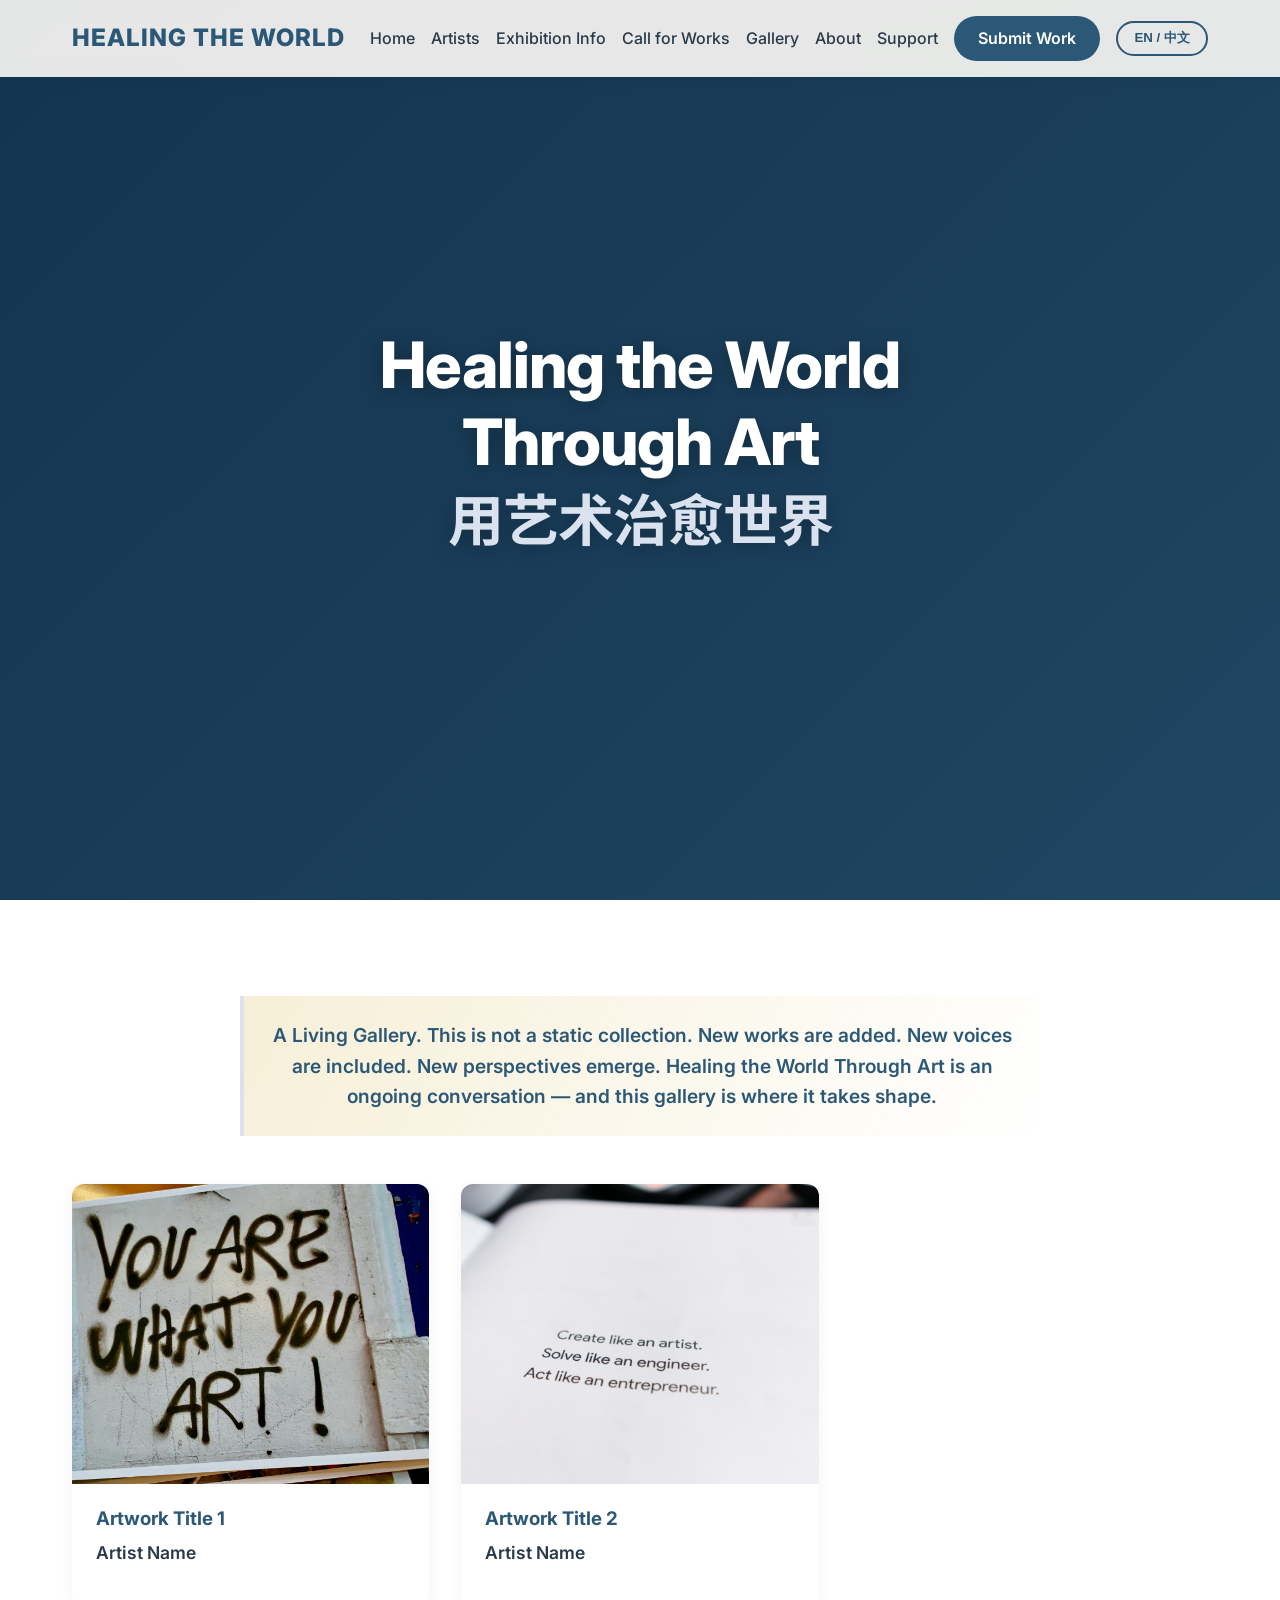
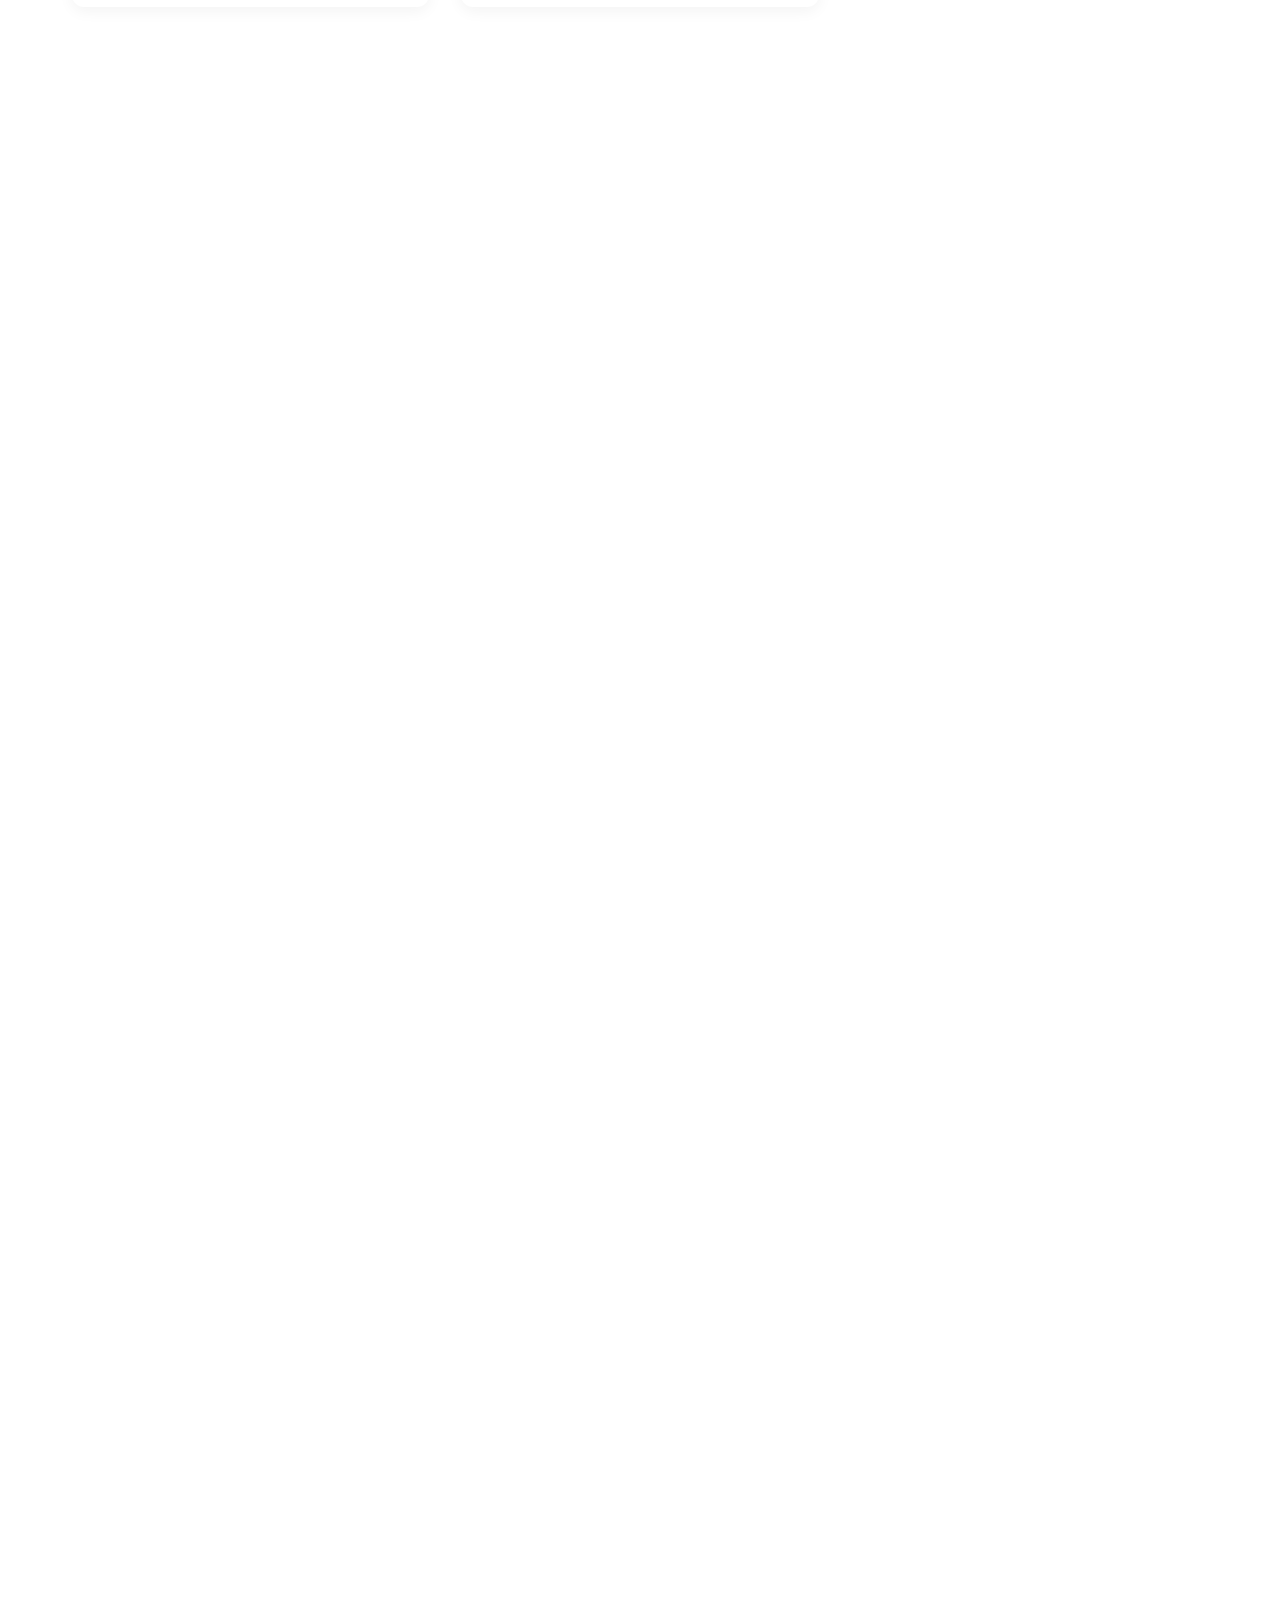
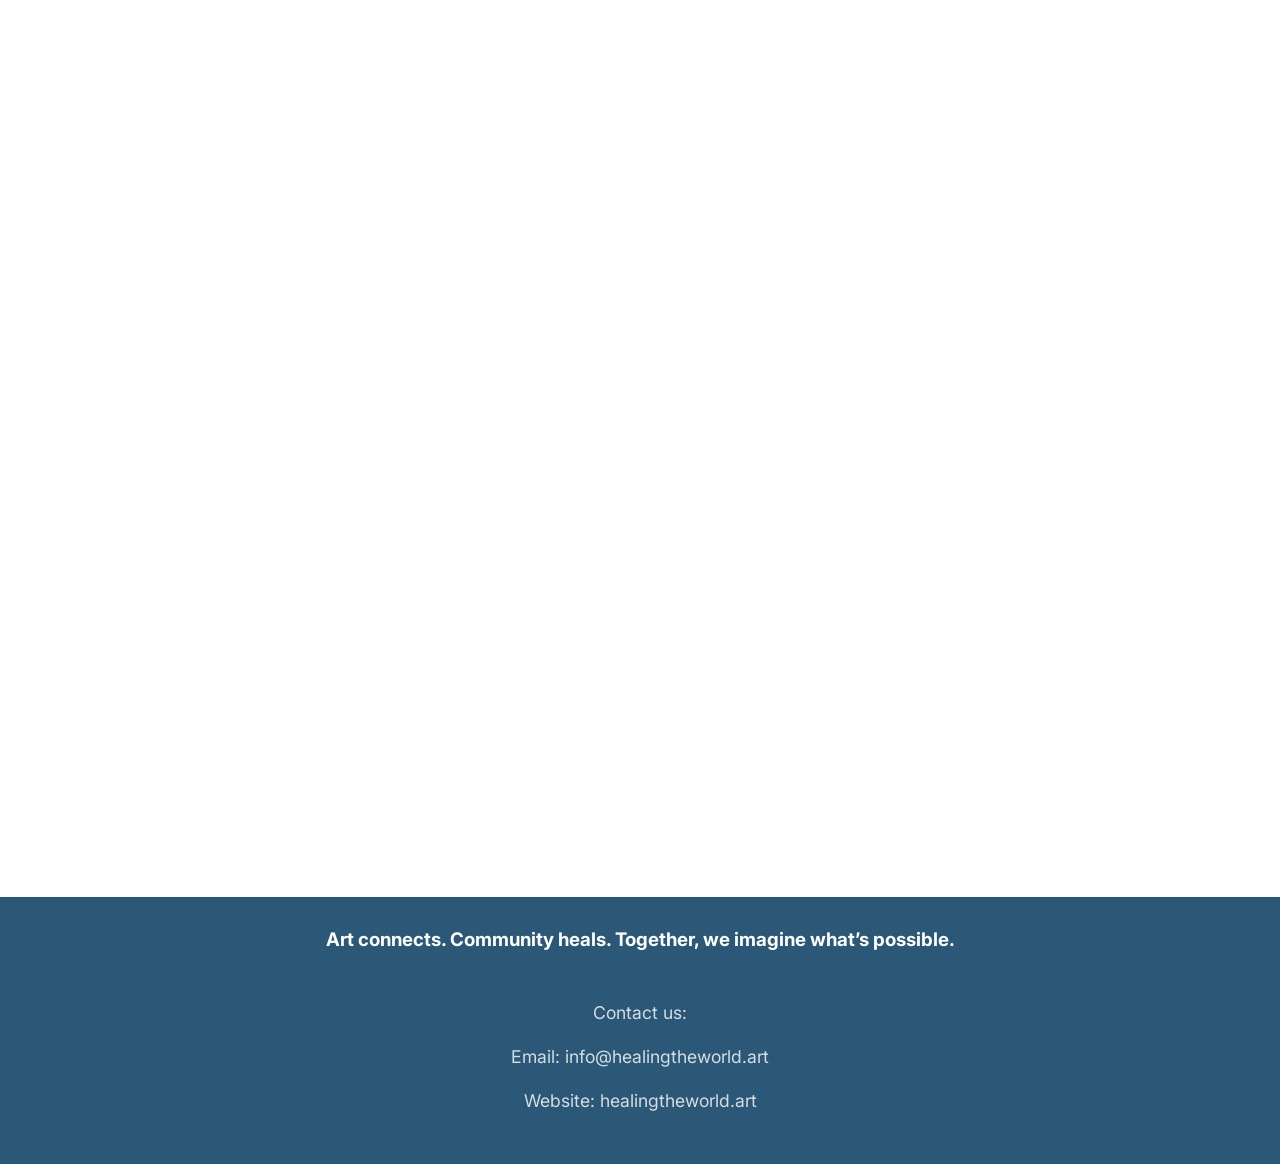
==== commit 408758b8: "feat: add minimal 7-page site structure" ====
--- a/index.html
+++ b/index.html
@@ -15,7 +15,11 @@
         <div class="nav-content">
             <div class="logo" data-i18n="nav-logo">Healing the World</div>
             <div class="nav-controls">
-                <a href="index.html" class="nav-link" data-i18n="nav-gallery">Gallery</a>
+                <a href="index.html" class="nav-link" data-i18n="nav-home">Home</a>
+                <a href="artists.html" class="nav-link" data-i18n="nav-artists">Artists</a>
+                <a href="exhibition.html" class="nav-link" data-i18n="nav-exhibition">Exhibition Info</a>
+                <a href="call-for-works.html" class="nav-link" data-i18n="nav-call">Call for Works</a>
+                <a href="gallery.html" class="nav-link" data-i18n="nav-gallery">Gallery</a>
                 <a href="about.html" class="nav-link" data-i18n="nav-about">About</a>
                 <a href="support.html" class="nav-link" data-i18n="nav-support">Support</a>
                 <a href="https://form.jotform.com/261136974156058" target="_blank" class="nav-btn" data-i18n="nav-submit">Submit Work</a>
--- a/styles.css
+++ b/styles.css
@@ -148,7 +148,9 @@
 .nav-controls {
     display: flex;
     align-items: center;
-    gap: 2rem;
+    gap: 1rem;
+    flex-wrap: wrap;
+    justify-content: flex-end;
 }
 
 .nav-link {
@@ -156,6 +158,7 @@
     color: var(--text-dark);
     font-weight: 500;
     transition: color var(--transition-speed);
+    white-space: nowrap;
 }
 
 .nav-link:hover {
@@ -807,14 +810,28 @@
 }
 
 @media (max-width: 600px) {
+    .nav-content {
+        align-items: flex-start;
+        gap: 0.75rem;
+    }
+
     .nav-controls {
-        gap: 1rem;
-    }
-    
+        gap: 0.75rem;
+        overflow-x: auto;
+        padding-bottom: 0.25rem;
+    }
+
     .nav-link {
-        display: none;
-    }
-    
+        font-size: 0.9rem;
+    }
+
+    .nav-btn,
+    .lang-toggle {
+        padding: 0.4rem 0.8rem;
+        font-size: 0.9rem;
+        white-space: nowrap;
+    }
+
     .hero-title {
         font-size: 2.5rem;
     }
